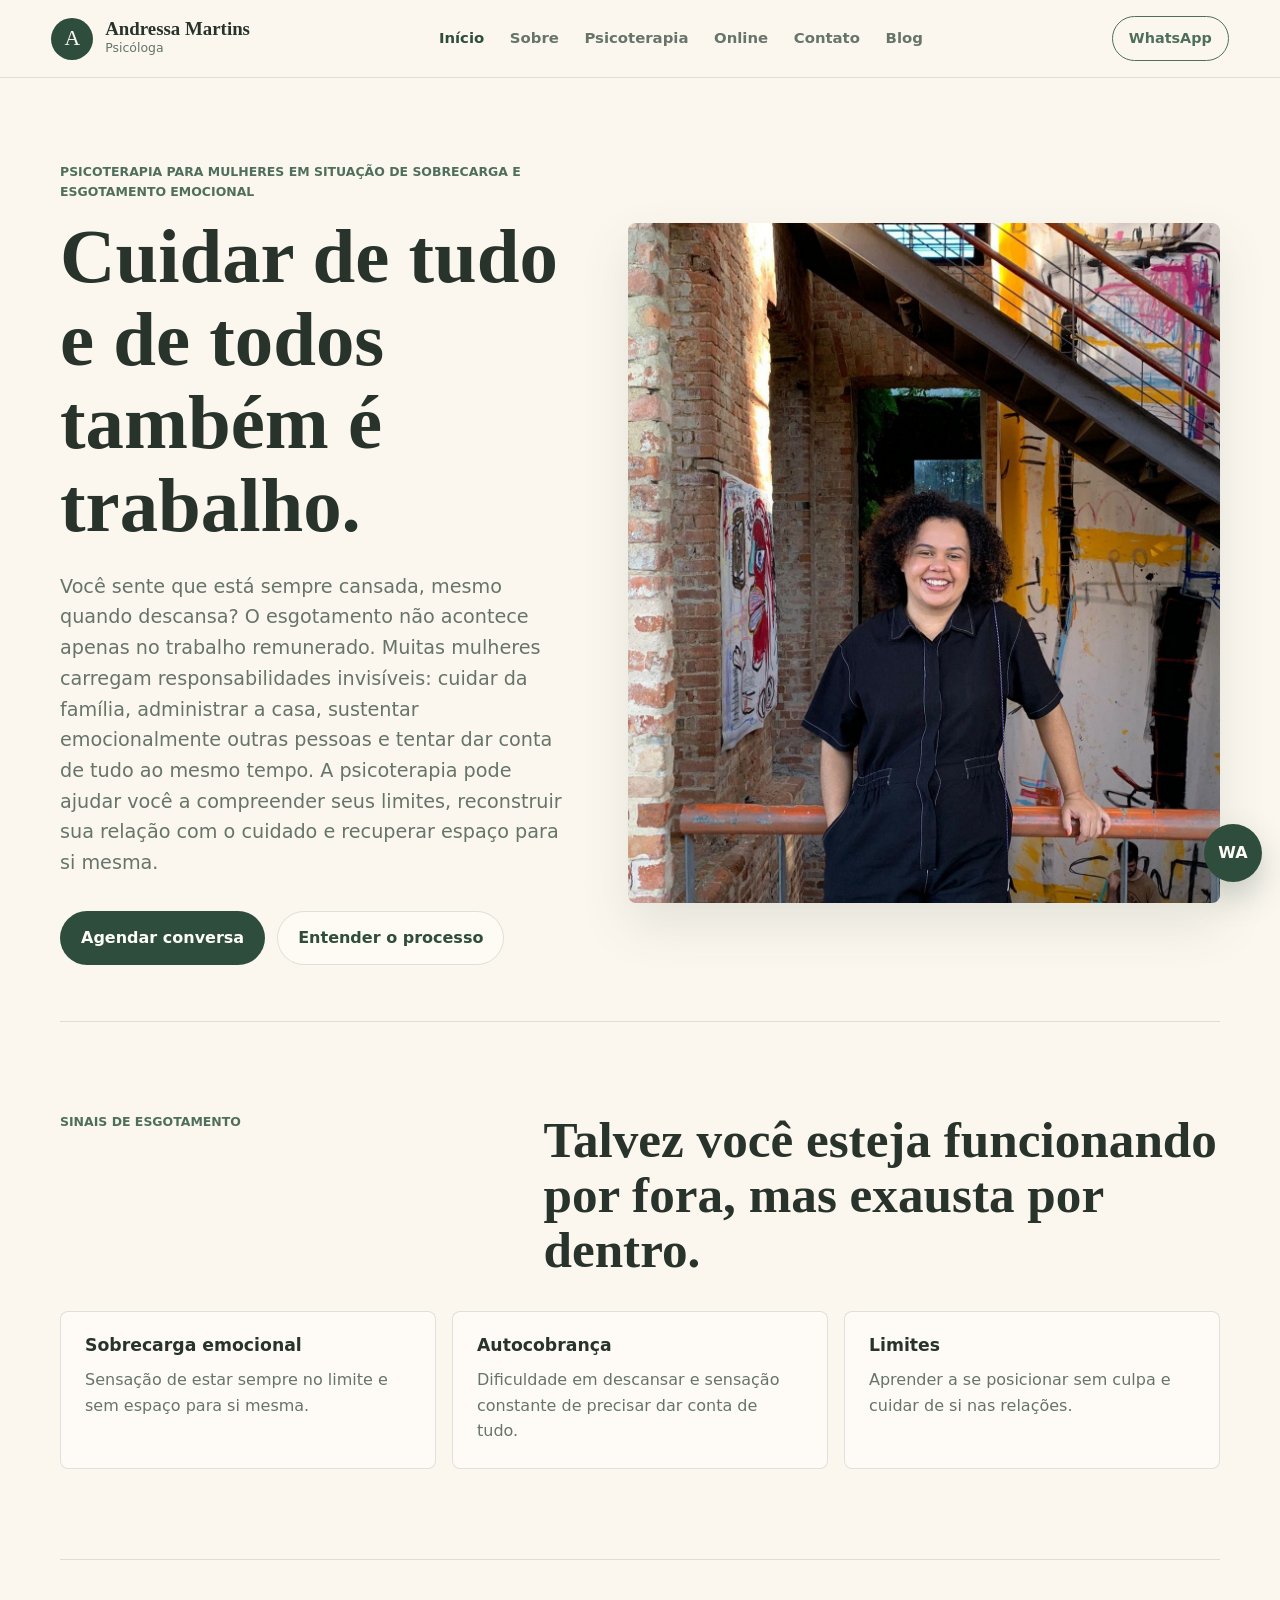
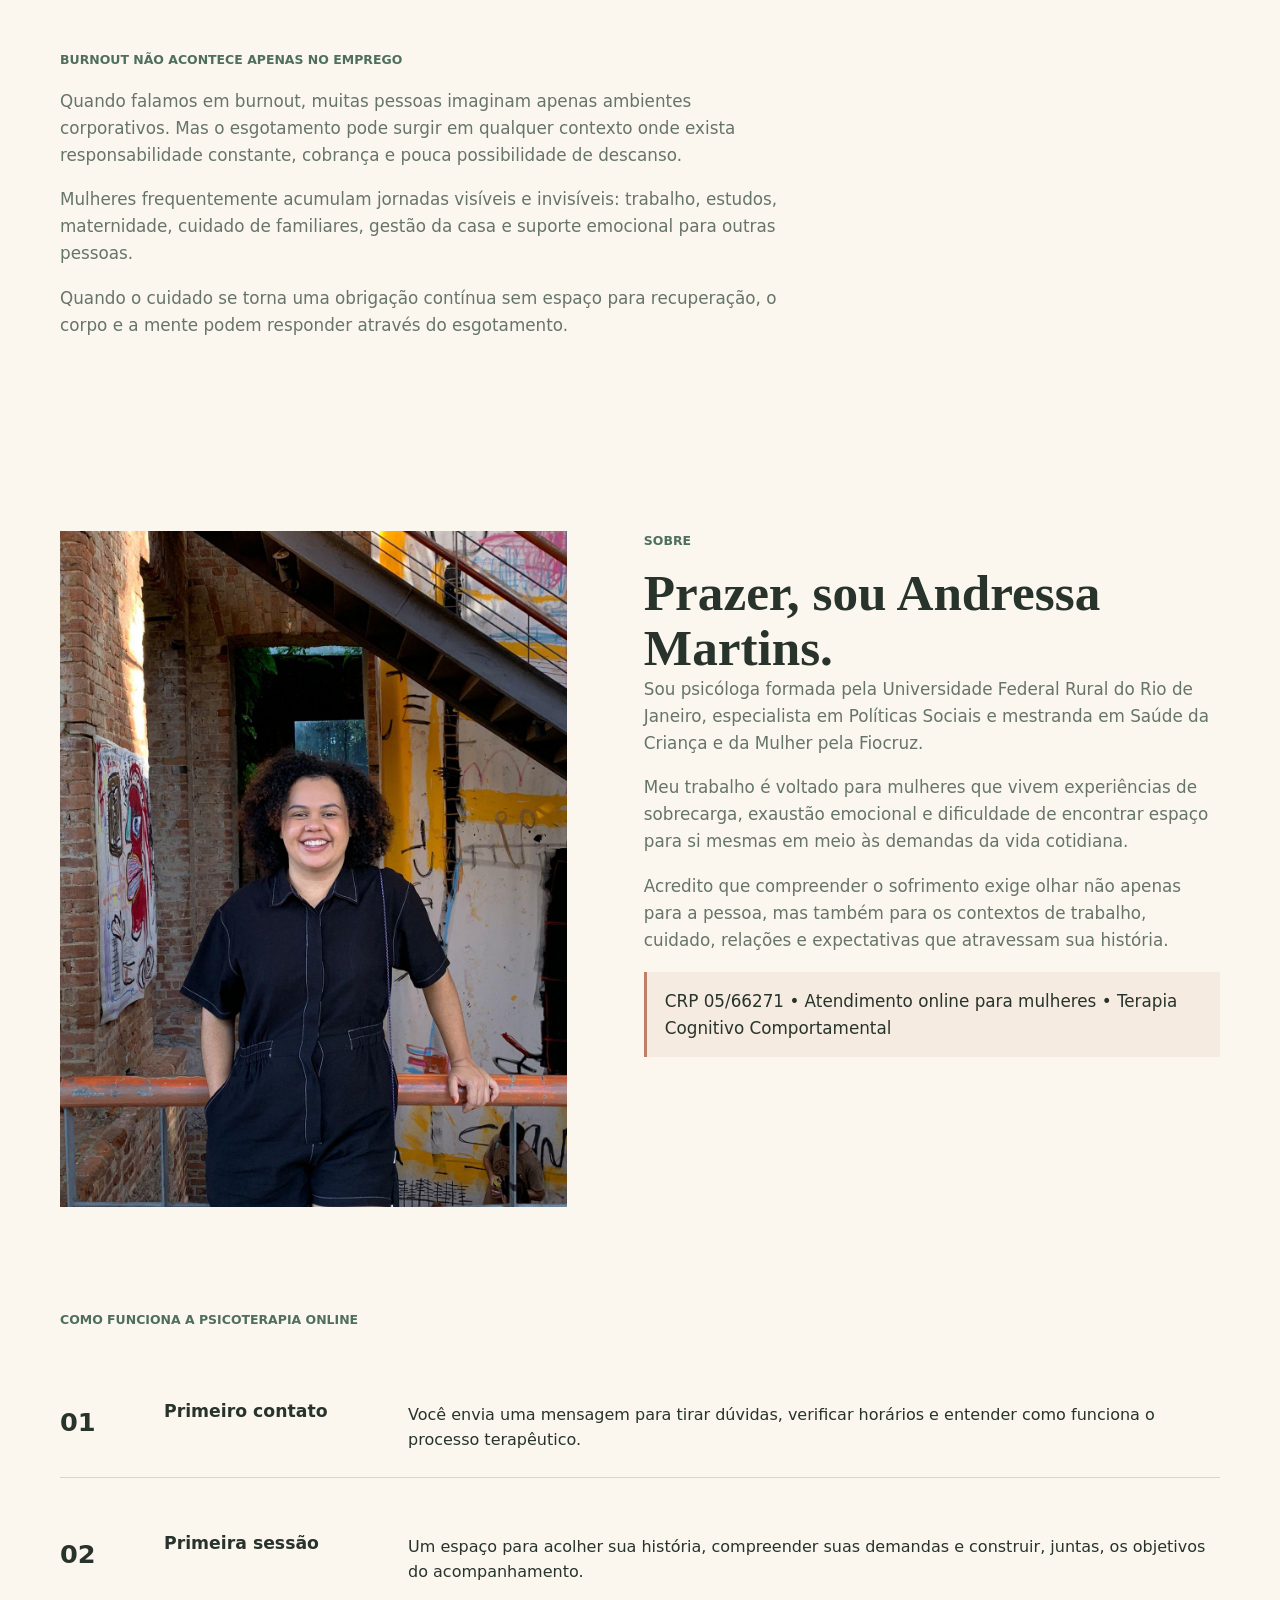
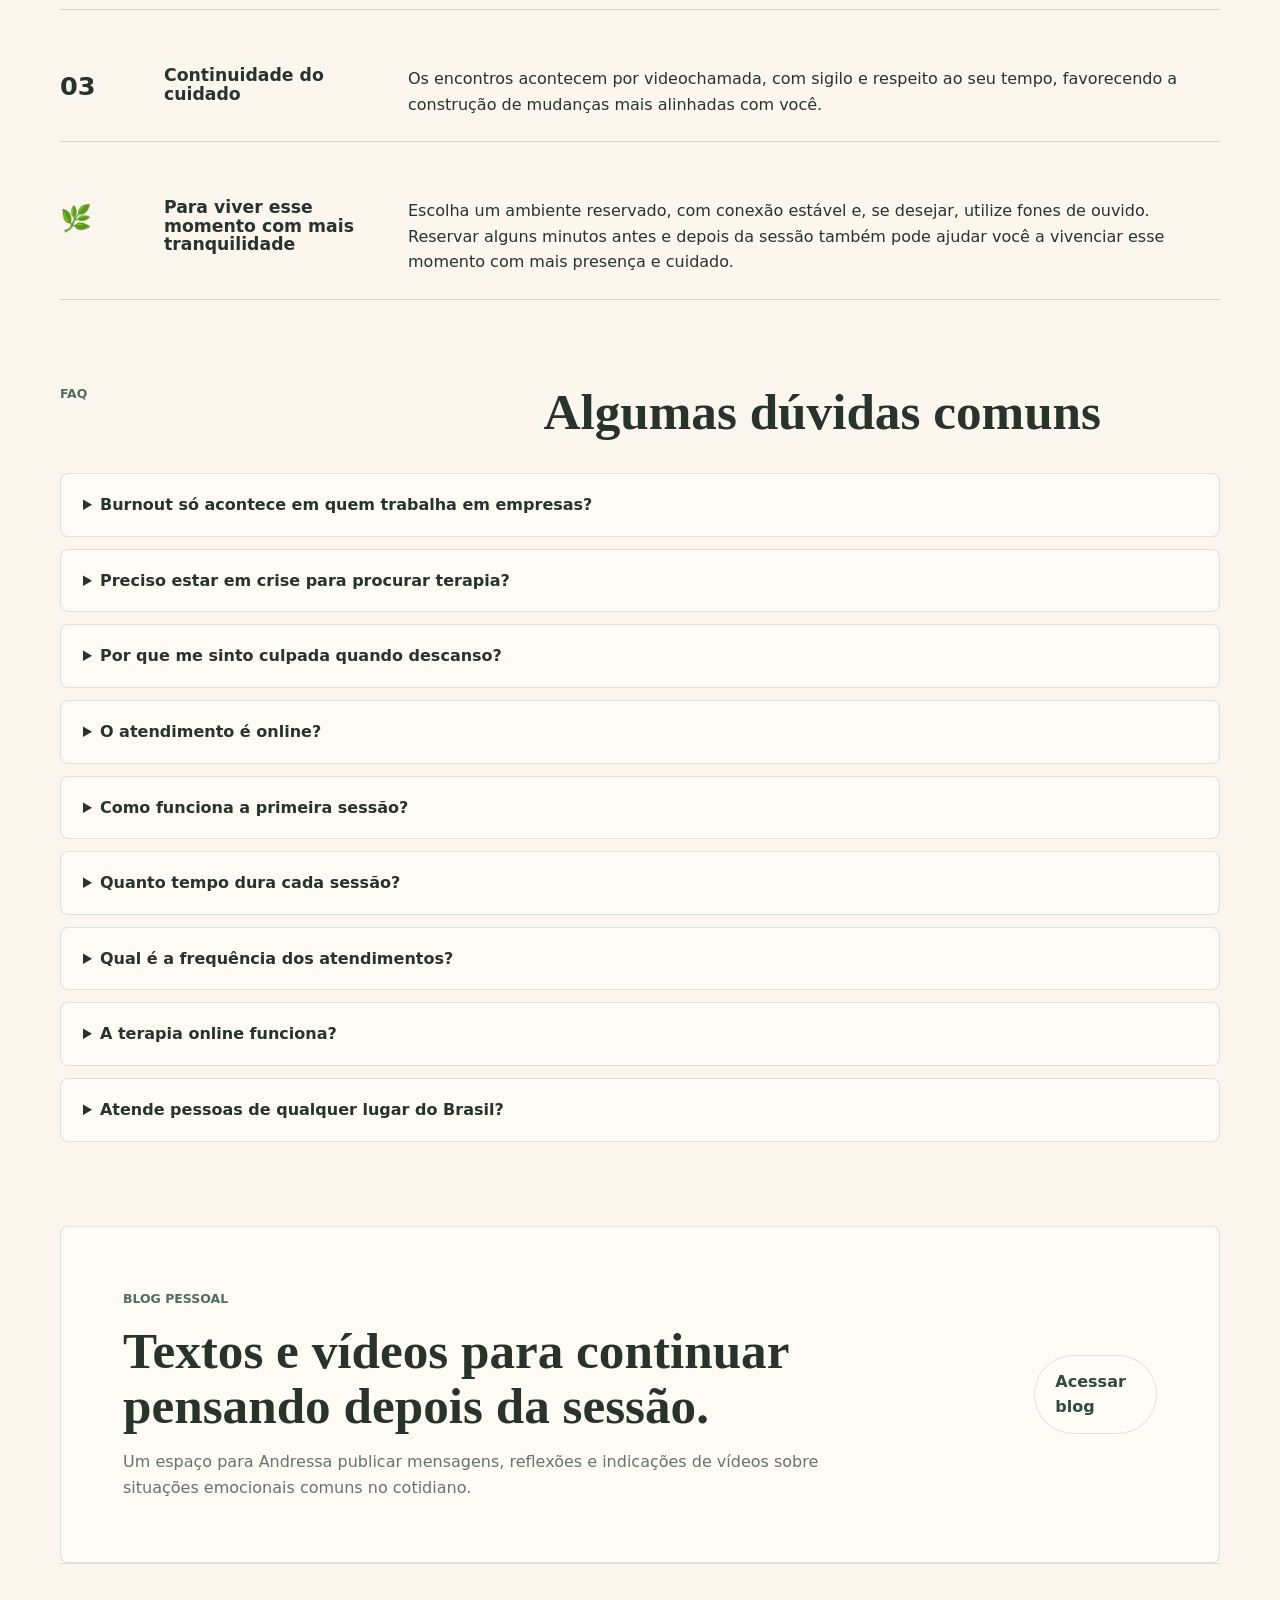
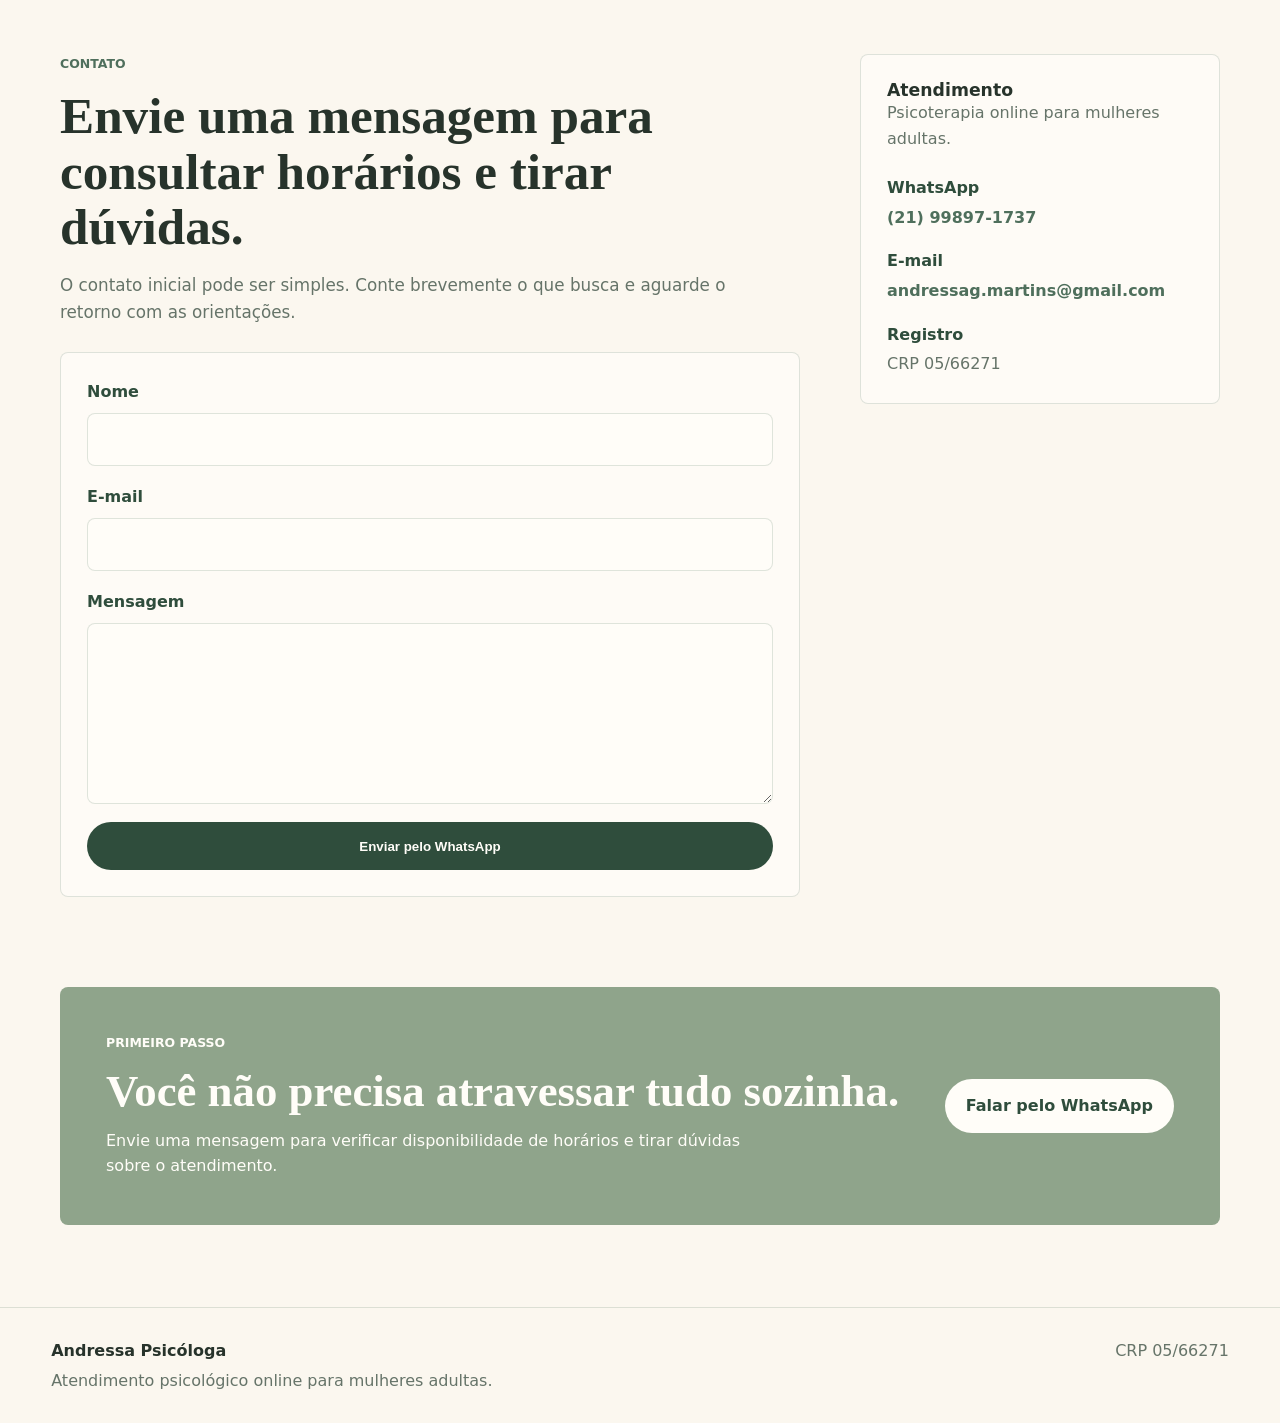
==== index.html @ febbe97b "Primeira versão do site" ====
<!doctype html>
<html lang="pt-BR">
  <head>
    <meta charset="utf-8">
    <meta name="viewport" content="width=device-width, initial-scale=1">
    <title>Andressa Psicóloga | Psicoterapia para mulheres sobrecarregadas</title>
    <meta name="description" content="Psicoterapia online para mulheres que vivem sobrecarga emocional, ansiedade, culpa e esgotamento. Atendimento acolhedor com Andressa Psicóloga.">
    <link rel="stylesheet" href="styles.css">
  </head>
  <body>
    <header class="site-header">
      <a class="brand" href="#inicio" aria-label="Andressa Psicóloga - início">
        <span class="brand-mark">A</span>
        <span>
          <strong>Andressa Martins</strong>
          <small>Psicóloga</small>
        </span>
      </a>
      <button class="nav-toggle" type="button" aria-label="Abrir menu" aria-expanded="false">
        <span></span>
        <span></span>
        <span></span>
      </button>
      <nav class="site-nav" aria-label="Navegação principal">
        <a class="active" href="#inicio">Início</a>
        <a href="#sobre">Sobre</a>
        <a href="#psicoterapia">Psicoterapia</a>
        <a href="#online">Online</a>
        <a href="#contato">Contato</a>
        <a href="blog.html">Blog</a>
      </nav>
      <a class="header-action whatsapp-link" href="#" target="_blank" rel="noreferrer">WhatsApp</a>
    </header>

    <main>
      <section class="hero" id="inicio">
        <div class="hero-copy">
          <p class="eyebrow">Psicoterapia para mulheres em situação de sobrecarga e esgotamento emocional</p>
          <h1>Cuidar de tudo e de todos também é trabalho.</h1>
          <p class="hero-text">Você sente que está sempre cansada, mesmo quando descansa?

O esgotamento não acontece apenas no trabalho remunerado. Muitas mulheres carregam responsabilidades invisíveis: cuidar da família, administrar a casa, sustentar emocionalmente outras pessoas e tentar dar conta de tudo ao mesmo tempo.

A psicoterapia pode ajudar você a compreender seus limites, reconstruir sua relação com o cuidado e recuperar espaço para si mesma.</p>
          <div class="hero-actions">
            <a class="button primary whatsapp-link" href="#" target="_blank" rel="noreferrer">Agendar conversa</a>
            <a class="button secondary" href="#processo">Entender o processo</a>
          </div>
        </div>
        <div class="hero-media">
          <img src="assets/uploads/Foto.jpg" alt="Andressa Gomes Martins, psicóloga">
        </div>
      </section>

      <section class="section intro-band" id="sinais">
        <div class="section-heading">
          <p class="eyebrow">SINAIS DE ESGOTAMENTO</p>
          <h2>Talvez você esteja funcionando por fora, mas exausta por dentro.</h2>
        </div>
        <div class="signal-grid">
          <article>
            <h3>Sobrecarga emocional</h3>
            <p>Sensação de estar sempre no limite e sem espaço para si mesma.</p>
          </article>
          <article>
            <h3>Autocobrança</h3>
            <p>Dificuldade em descansar e sensação constante de precisar dar conta de tudo.</p>
          </article>
          <article>
            <h3>Limites</h3>
            <p>Aprender a se posicionar sem culpa e cuidar de si nas relações.</p>
          </article>
        </div>
      </section>

           <section class="section online-layout" id="online">
        <div class="prose">
          <p class="eyebrow">Burnout não acontece apenas no emprego</p>
          <p>Quando falamos em burnout, muitas pessoas imaginam apenas ambientes corporativos. Mas o esgotamento pode surgir em qualquer contexto onde exista responsabilidade constante, cobrança e pouca possibilidade de descanso.
<p>
          <p>Mulheres frequentemente acumulam jornadas visíveis e invisíveis: trabalho, estudos, maternidade, cuidado de familiares, gestão da casa e suporte emocional para outras pessoas.
</p>
          <p>Quando o cuidado se torna uma obrigação contínua sem espaço para recuperação, o corpo e a mente podem responder através do esgotamento.</p>
        </div>
      </section>


<section class="section split-section" id="sobre">

  <div class="about-media">
    <img
      src="assets/uploads/Sobre-mim.jpg"
      alt="Andressa Martins, psicóloga">
  </div>

  <div class="prose">
    <p class="eyebrow">Sobre</p>

<h2>Prazer, sou Andressa Martins.</h2>

<p>
  Sou psicóloga formada pela Universidade Federal Rural do Rio de Janeiro,
  especialista em Políticas Sociais e mestranda em Saúde da Criança e da Mulher pela Fiocruz.
</p>

<p>
  Meu trabalho é voltado para mulheres que vivem experiências de sobrecarga,
  exaustão emocional e dificuldade de encontrar espaço para si mesmas em meio às demandas da vida cotidiana.
</p>

<p>
  Acredito que compreender o sofrimento exige olhar não apenas para a pessoa,
  mas também para os contextos de trabalho, cuidado, relações e expectativas que atravessam sua história.
</p>

<p class="note">
  CRP 05/66271 • Atendimento online para mulheres • Terapia Cognitivo Comportamental
</p>

  </div>

</section>


<section class="section process-section" id="processo">
  <div class="section-heading">
    <p class="eyebrow">COMO FUNCIONA A PSICOTERAPIA ONLINE</p>
  </div>

  <div class="process-list clean">

    <div class="process-item">
      <span>01</span>
      <h3>Primeiro contato</h3>
      <p>
        Você envia uma mensagem para tirar dúvidas, verificar horários e entender como funciona o processo terapêutico.
      </p>
    </div>

    <div class="process-item">
      <span>02</span>
      <h3>Primeira sessão</h3>
      <p>
        Um espaço para acolher sua história, compreender suas demandas e construir, juntas, os objetivos do acompanhamento.
      </p>
    </div>

    <div class="process-item">
      <span>03</span>
      <h3>Continuidade do cuidado</h3>
      <p>
        Os encontros acontecem por videochamada, com sigilo e respeito ao seu tempo, favorecendo a construção de mudanças mais alinhadas com você.
      </p>
    </div>

    <div class="process-item">
      <span>🌿</span>
      <h3>Para viver esse momento com mais tranquilidade</h3>
      <p>
        Escolha um ambiente reservado, com conexão estável e, se desejar, utilize fones de ouvido. Reservar alguns minutos antes e depois da sessão também pode ajudar você a vivenciar esse momento com mais presença e cuidado.
      </p>
    </div>

  </div>
</section>

      <section class="section faq-section" aria-label="Dúvidas comuns">
        <div class="section-heading">
          <p class="eyebrow">FAQ</p>
          <h2>Algumas dúvidas comuns</h2>
        </div>
        <div class="faq-list">
          <details>
            <summary>Burnout só acontece em quem trabalha em empresas?</summary>
            <p>Não. Embora o diagnóstico formal esteja relacionado ao contexto ocupacional, muitas experiências de esgotamento intenso também aparecem em situações de cuidado, maternidade, estudos, trabalho doméstico e outras responsabilidades contínuas.
</p>
          </details>
          <details>
            <summary>Preciso estar em crise para procurar terapia?
</summary>
            <p>Não. Muitas pessoas procuram ajuda quando começam a perceber sinais persistentes de sobrecarga e sofrimento.</p>
          </details>
          <details>
            <summary>Por que me sinto culpada quando descanso?</summary>
            <p>Muitas mulheres aprenderam que seu valor está ligado ao quanto produzem, resolvem problemas ou cuidam das outras pessoas. Quando descansar parece errado, a terapia pode ajudar a compreender de onde vem essa culpa e construir uma relação mais equilibrada com o trabalho, o cuidado e o autocuidado.
</p>
          </details>
<details>
  <summary>O atendimento é online?</summary>
  <p>Sim. Os atendimentos acontecem por videochamada.</p>
</details>
<details>
  <summary>Como funciona a primeira sessão?</summary>
  <p>A primeira sessão é um momento para conhecermos sua história, compreender suas demandas atuais e conversarmos sobre suas expectativas em relação à terapia. Também é uma oportunidade para você tirar dúvidas e avaliar se se sente confortável com o processo.
</p>
</details>
<details>
  <summary>Quanto tempo dura cada sessão?</summary>
  <p>As sessões têm duração aproximada de 50 minutos.</p>
</details>
<details>
  <summary>Qual é a frequência dos atendimentos?
</summary>
  <p>Geralmente os encontros acontecem uma vez por semana, mas essa frequência pode ser discutida de acordo com cada caso.</p>
</details>
<details>
  <summary>A terapia online funciona?</summary>
  <p>Sim. Muitas pessoas têm receio de que a terapia online seja "menos eficaz", mas a experiência mostra que a qualidade do vínculo construído e o comprometimento com o processo costumam ser mais importantes do que o local onde a sessão acontece.</p>
</details>
<details>
  <summary>Atende pessoas de qualquer lugar do Brasil?</summary>
  <p>Sim. Os atendimentos são realizados online, o que permite acompanhar pessoas de diferentes cidades e estados.
</p>
</details>
        </div>
      </section>

      <section class="section blog-preview" id="blog">
        <div>
          <p class="eyebrow">Blog pessoal</p>
          <h2>Textos e vídeos para continuar pensando depois da sessão.</h2>
          <p>Um espaço para Andressa publicar mensagens, reflexões e indicações de vídeos sobre situações emocionais comuns no cotidiano.</p>
        </div>
        <a class="button secondary" href="blog.html">Acessar blog</a>
      </section>

      <section class="section contact-layout" id="contato">
        <div>
          <p class="eyebrow">Contato</p>
          <h2>Envie uma mensagem para consultar horários e tirar dúvidas.</h2>
          <p class="contact-intro">O contato inicial pode ser simples. Conte brevemente o que busca e aguarde o retorno com as orientações.</p>
          <form class="contact-form" id="contact-form">
            <label>
              Nome
              <input type="text" name="name" autocomplete="name" required>
            </label>
            <label>
              E-mail
              <input type="email" name="email" autocomplete="email">
            </label>
            <label>
              Mensagem
              <textarea name="message" rows="6" required></textarea>
            </label>
            <button class="button primary" type="submit">Enviar pelo WhatsApp</button>
          </form>
        </div>

        <aside class="contact-panel">
          <h3>Atendimento</h3>
          <p>Psicoterapia online para mulheres adultas.</p>
          <dl>
            <div>
              <dt>WhatsApp</dt>
              <dd><a class="whatsapp-link" href="#" target="_blank" rel="noreferrer">(21) 99897-1737</a></dd>
            </div>
            <div>
              <dt>E-mail</dt>
              <dd><a href="mailto:contato@andressapsicologa.com.br">andressag.martins@gmail.com</a></dd>
            </div>
            <div>
              <dt>Registro</dt>
              <dd>CRP 05/66271</dd>
            </div>
          </dl>
        </aside>
      </section>

      <section class="cta-band">
        <div>
          <p class="eyebrow">Primeiro passo</p>
          <h2>Você não precisa atravessar tudo sozinha.</h2>
          <p>Envie uma mensagem para verificar disponibilidade de horários e tirar dúvidas sobre o atendimento.</p>
        </div>
        <a class="button primary whatsapp-link" href="#" target="_blank" rel="noreferrer">Falar pelo WhatsApp</a>
      </section>
    </main>

    <footer class="site-footer">
      <div>
        <strong>Andressa Psicóloga</strong>
        <p>Atendimento psicológico online para mulheres adultas.</p>
      </div>
      <p>CRP 05/66271</p>
    </footer>

    <a class="floating-whatsapp whatsapp-link" href="#" target="_blank" rel="noreferrer" aria-label="Falar com Andressa pelo WhatsApp">WA</a>
    <script src="script.js"></script>
  </body>
</html>
---- styles.css ----
:root {
  --paper: #fbf7ef;
  --surface: #fffdf8;
  --sage: #8fa48b;
  --sage-deep: #4f6f5c;
  --moss: #2f4d3c;
  --sand: #e7dac9;
  --clay: #bd8065;
  --ink: #27332b;
  --muted: #667469;
  --line: rgba(79, 111, 92, 0.18);
  --shadow: 0 22px 50px rgba(65, 82, 68, 0.12);
  --radius: 8px;
  --max: 1160px;
}

* {
  box-sizing: border-box;
}

html {
  scroll-behavior: smooth;
}

body {
  margin: 0;
  background: var(--paper);
  color: var(--ink);
  font-family: system-ui, -apple-system, BlinkMacSystemFont, "Segoe UI", sans-serif;
  line-height: 1.6;
}

img {
  display: block;
  max-width: 100%;
}

a {
  color: inherit;
}

.site-header {
  position: sticky;
  top: 0;
  z-index: 20;
  display: grid;
  grid-template-columns: auto 1fr auto;
  align-items: center;
  gap: 24px;
  padding: 16px clamp(18px, 4vw, 56px);
  background: rgba(251, 247, 239, 0.9);
  border-bottom: 1px solid var(--line);
  backdrop-filter: blur(18px);
}

.brand {
  display: inline-flex;
  align-items: center;
  gap: 12px;
  text-decoration: none;
  min-width: max-content;
}

.brand-mark {
  display: grid;
  place-items: center;
  width: 42px;
  height: 42px;
  border-radius: 50%;
  background: var(--moss);
  color: var(--paper);
  font-family: Georgia, "Times New Roman", serif;
  font-size: 1.35rem;
}

.brand strong,
.brand small {
  display: block;
}

.brand strong {
  font-family: Georgia, "Times New Roman", serif;
  font-size: 1.18rem;
  line-height: 1.05;
}

.brand small {
  color: var(--muted);
  font-size: 0.78rem;
}

.site-nav {
  display: flex;
  justify-content: center;
  align-items: center;
  gap: clamp(12px, 2vw, 28px);
}

.site-nav a {
  color: var(--muted);
  font-size: 0.93rem;
  font-weight: 600;
  text-decoration: none;
  white-space: nowrap;
}

.site-nav a:hover,
.site-nav a.active {
  color: var(--moss);
}

.header-action {
  padding: 10px 16px;
  border: 1px solid var(--sage-deep);
  border-radius: 999px;
  color: var(--sage-deep);
  font-size: 0.9rem;
  font-weight: 700;
  text-decoration: none;
}

.nav-toggle {
  display: none;
  width: 42px;
  height: 42px;
  padding: 9px;
  border: 1px solid var(--line);
  border-radius: var(--radius);
  background: var(--surface);
}

.nav-toggle span {
  display: block;
  height: 2px;
  margin: 5px 0;
  background: var(--moss);
}

main {
  overflow: hidden;
}

.hero,
.section,
.page-hero,
.intro-band,
.split-section,
.values-section,
.process-section,
.timeline,
.faq-section,
.online-layout,
.contact-layout,
.blog-preview,
.blog-tools,
.blog-grid,
.cta-band {
  width: min(var(--max), calc(100% - 36px));
  margin-inline: auto;
}

.section {
  scroll-margin-top: 92px;
}

.hero {
  display: grid;
  grid-template-columns: minmax(0, 0.92fr) minmax(360px, 1.08fr);
  gap: clamp(28px, 5vw, 72px);
  align-items: center;
  min-height: calc(100vh - 76px);
  padding: clamp(38px, 7vw, 84px) 0 clamp(28px, 5vw, 56px);
}

.hero-copy {
  max-width: 620px;
}

.eyebrow {
  margin: 0 0 14px;
  color: var(--sage-deep);
  font-size: 0.78rem;
  font-weight: 800;
  letter-spacing: 0;
  text-transform: uppercase;
}

h1,
h2,
h3 {
  margin: 0;
  color: var(--ink);
  line-height: 1.08;
}

h1,
h2 {
  font-family: Georgia, "Times New Roman", serif;
  font-weight: 600;
}

h1 {
  max-width: 760px;
  font-size: clamp(2.7rem, 6vw, 5.25rem);
}

h2 {
  font-size: clamp(2rem, 4vw, 3.2rem);
}

h3 {
  font-size: 1.08rem;
}

p {
  margin: 0;
}

.hero-text,
.page-hero p {
  max-width: 640px;
  margin-top: 24px;
  color: var(--muted);
  font-size: clamp(1.02rem, 2vw, 1.2rem);
}

.hero-actions {
  display: flex;
  flex-wrap: wrap;
  gap: 12px;
  margin-top: 32px;
}

.button {
  display: inline-flex;
  align-items: center;
  justify-content: center;
  min-height: 48px;
  padding: 13px 20px;
  border-radius: 999px;
  border: 1px solid transparent;
  font-weight: 800;
  text-decoration: none;
  cursor: pointer;
}

.button.primary {
  background: var(--moss);
  color: var(--surface);
}

.button.secondary {
  border-color: var(--line);
  color: var(--moss);
  background: rgba(255, 253, 248, 0.68);
}

.hero-media {
  position: relative;
  min-height: 360px;
}

.hero-media img {
  width: 100%;
  min-height: 360px;
  max-height: 680px;
  object-fit: cover;
  border-radius: var(--radius);
  box-shadow: var(--shadow);
}

.intro-band {
  padding: clamp(48px, 8vw, 90px) 0;
  border-top: 1px solid var(--line);
}

.section-heading {
  display: grid;
  grid-template-columns: 0.62fr 1fr;
  gap: clamp(24px, 5vw, 80px);
  align-items: start;
  margin-bottom: 34px;
}

.signal-grid,
.values-section {
  display: grid;
  grid-template-columns: repeat(3, 1fr);
  gap: 16px;
}

.signal-grid article,
.values-section article,
.check-panel,
.contact-panel,
.contact-form,
.timeline article,
details {
  border: 1px solid var(--line);
  border-radius: var(--radius);
  background: rgba(255, 253, 248, 0.74);
}

.signal-grid article,
.values-section article {
  padding: 24px;
}

.signal-grid p,
.values-section p,
.prose,
.check-panel,
.contact-panel,
.timeline p,
details p {
  color: var(--muted);
}

.signal-grid h3,
.values-section h3 {
  margin-bottom: 12px;
}

.split-section {
  display: grid;
  grid-template-columns: 0.88fr 1fr;
  gap: clamp(28px, 6vw, 86px);
  padding: clamp(54px, 8vw, 104px) 0;
}

.prose {
  font-size: 1.05rem;
}

.prose p + p {
  margin-top: 18px;
}

.text-link {
  display: inline-flex;
  margin-top: 24px;
  color: var(--sage-deep);
  font-weight: 800;
  text-decoration: none;
  border-bottom: 2px solid currentColor;
}

.cta-band {
  display: flex;
  align-items: center;
  justify-content: space-between;
  gap: 28px;
  margin-bottom: clamp(42px, 7vw, 82px);
  padding: clamp(28px, 5vw, 46px);
  border-radius: var(--radius);
  background: var(--sage);
  color: var(--surface);
}

.cta-band h2,
.cta-band .eyebrow,
.cta-band p {
  color: var(--surface);
}

.cta-band h2 {
  font-size: clamp(1.8rem, 4vw, 2.8rem);
}

.cta-band p:not(.eyebrow) {
  max-width: 650px;
  margin-top: 12px;
}

.cta-band .button.primary {
  background: var(--surface);
  color: var(--moss);
  min-width: max-content;
}

.page-hero {
  padding: clamp(64px, 9vw, 112px) 0 clamp(34px, 6vw, 64px);
}

.page-hero.compact {
  max-width: 900px;
  margin-left: max(18px, calc((100% - var(--max)) / 2));
}

.page-hero h1 {
  font-size: clamp(2.45rem, 5vw, 4.6rem);
}

.values-section {
  padding-bottom: clamp(54px, 8vw, 94px);
}

.note {
  padding: 16px 18px;
  border-left: 3px solid var(--clay);
  background: rgba(189, 128, 101, 0.1);
  color: var(--ink);
}

.timeline {
  display: grid;
  gap: 16px;
  padding: 24px 0 0;
}

.timeline article {
  display: grid;
  grid-template-columns: 72px 0.45fr 1fr;
  gap: 24px;
  align-items: center;
  padding: 26px;
}

.timeline span {
  color: var(--clay);
  font-family: Georgia, "Times New Roman", serif;
  font-size: 2rem;
  font-weight: 600;
}

.timeline h2 {
  font-size: clamp(1.5rem, 3vw, 2.1rem);
}

.faq-section {
  padding: clamp(52px, 7vw, 84px) 0;
}

.faq-list {
  display: grid;
  gap: 12px;
}

details {
  padding: 18px 22px;
}

summary {
  color: var(--ink);
  cursor: pointer;
  font-weight: 800;
}

details p {
  margin-top: 12px;
}

.online-layout,
.contact-layout {
  display: grid;
  grid-template-columns: minmax(0, 1fr) 360px;
  gap: clamp(22px, 5vw, 60px);
  align-items: start;
  padding: clamp(54px, 8vw, 90px) 0;
  border-top: 1px solid var(--line);
}

.online-layout .prose {
  max-width: 760px;
}

.online-layout h2,
.contact-panel h2 {
  margin-bottom: 18px;
  font-size: clamp(1.8rem, 3vw, 2.6rem);
}

.check-panel,
.contact-panel {
  padding: 26px;
}

.check-panel ul {
  display: grid;
  gap: 10px;
  padding-left: 20px;
  margin: 18px 0 0;
}

.contact-form {
  display: grid;
  gap: 18px;
  padding: 26px;
  margin-top: 26px;
}

.contact-intro {
  max-width: 680px;
  margin-top: 18px;
  color: var(--muted);
  font-size: 1.05rem;
}

label {
  display: grid;
  gap: 8px;
  color: var(--moss);
  font-weight: 800;
}

input,
textarea {
  width: 100%;
  border: 1px solid var(--line);
  border-radius: var(--radius);
  background: var(--surface);
  color: var(--ink);
  font: inherit;
  padding: 13px 14px;
}

textarea {
  resize: vertical;
}

.contact-panel dl {
  display: grid;
  gap: 18px;
  margin: 24px 0 0;
}

.contact-panel dt {
  color: var(--moss);
  font-weight: 800;
}

.contact-panel dd {
  margin: 4px 0 0;
}

.contact-panel a {
  color: var(--sage-deep);
  font-weight: 700;
  text-decoration: none;
}

.site-footer {
  display: flex;
  justify-content: space-between;
  gap: 18px;
  padding: 30px clamp(18px, 4vw, 56px);
  border-top: 1px solid var(--line);
  color: var(--muted);
}

.site-footer strong {
  display: block;
  color: var(--ink);
  margin-bottom: 4px;
}

.blog-preview {
  display: flex;
  align-items: center;
  justify-content: space-between;
  gap: 28px;
  padding: clamp(38px, 6vw, 62px);
  border: 1px solid var(--line);
  border-radius: var(--radius);
  background: rgba(255, 253, 248, 0.76);
}

.blog-preview p:not(.eyebrow) {
  max-width: 720px;
  margin-top: 16px;
  color: var(--muted);
}

.blog-tools {
  display: flex;
  justify-content: space-between;
  gap: 24px;
  align-items: end;
  padding-bottom: 24px;
}

.blog-tools h2 {
  font-size: clamp(2rem, 4vw, 3rem);
}

.blog-tools p {
  max-width: 620px;
  margin-top: 12px;
  color: var(--muted);
}

.blog-grid {
  display: grid;
  grid-template-columns: repeat(3, 1fr);
  gap: 16px;
  padding-bottom: clamp(54px, 8vw, 94px);
}

.post-card {
  display: flex;
  flex-direction: column;
  min-height: 100%;
  padding: 24px;
  border: 1px solid var(--line);
  border-radius: var(--radius);
  background: rgba(255, 253, 248, 0.78);
}

.post-meta {
  display: flex;
  flex-wrap: wrap;
  gap: 8px;
  margin-bottom: 16px;
  color: var(--sage-deep);
  font-size: 0.82rem;
  font-weight: 800;
}

.post-card h3 {
  font-family: Georgia, "Times New Roman", serif;
  font-size: 1.65rem;
  line-height: 1.12;
}

.post-card p {
  margin-top: 14px;
  color: var(--muted);
}

.post-body {
  margin-top: 18px;
  padding-top: 18px;
  border-top: 1px solid var(--line);
}

.post-actions {
  display: flex;
  flex-wrap: wrap;
  gap: 12px;
  margin-top: auto;
  padding-top: 24px;
}

.post-actions .button {
  min-height: 42px;
  padding: 10px 14px;
  font-size: 0.9rem;
}

.floating-whatsapp {
  position: fixed;
  right: 18px;
  bottom: 18px;
  z-index: 30;
  display: grid;
  place-items: center;
  width: 58px;
  height: 58px;
  border-radius: 50%;
  background: var(--moss);
  color: var(--surface);
  font-weight: 900;
  text-decoration: none;
  box-shadow: 0 14px 32px rgba(47, 77, 60, 0.25);
}

@media (max-width: 920px) {
  .site-header {
    grid-template-columns: auto auto;
  }

  .nav-toggle {
    display: block;
    justify-self: end;
  }

  .site-nav,
  .header-action {
    display: none;
  }

  .site-header.nav-open .site-nav {
    grid-column: 1 / -1;
    display: grid;
    justify-content: stretch;
    gap: 0;
    padding-top: 10px;
  }

  .site-header.nav-open .site-nav a {
    padding: 13px 0;
    border-top: 1px solid var(--line);
  }

  .hero,
  .split-section,
  .section-heading,
  .online-layout,
  .contact-layout {
    grid-template-columns: 1fr;
  }

  .hero {
    min-height: auto;
  }

  .hero-copy {
    max-width: 760px;
  }

  .hero-media {
    min-height: auto;
  }

  .signal-grid,
  .values-section,
  .blog-grid {
    grid-template-columns: 1fr;
  }

  .timeline article {
    grid-template-columns: 64px 1fr;
  }

  .timeline p {
    grid-column: 2;
  }

  .cta-band,
  .blog-preview,
  .blog-tools,
  .site-footer {
    align-items: flex-start;
    flex-direction: column;
  }
}

@media (max-width: 560px) {
  .hero,
  .section,
  .page-hero,
  .intro-band,
  .split-section,
  .values-section,
  .process-section,
  .timeline,
  .faq-section,
  .online-layout,
  .contact-layout,
  .blog-preview,
  .blog-tools,
  .blog-grid,
  .cta-band {
    width: min(100% - 28px, var(--max));
  }

  h1 {
    font-size: clamp(2.32rem, 13vw, 3.5rem);
  }

  .hero-actions,
  .button {
    width: 100%;
  }

  .hero-media img {
    min-height: 300px;
  }

  .page-hero.compact {
    margin-inline: auto;
  }

  .timeline article {
    grid-template-columns: 1fr;
  }

  .timeline p {
    grid-column: auto;
  }

  .floating-whatsapp {
    width: 54px;
    height: 54px;
  }
}
.process-list.clean {
  display: grid;
  gap: 2rem;
}

.process-item {
  display: grid;
  grid-template-columns: 80px 220px 1fr;
  gap: 1.5rem;
  padding: 1.5rem 0;
  border-bottom: 1px solid rgba(43, 64, 52, 0.18);
}

.process-item span {
  font-size: 1.6rem;
  font-weight: 700;
}

.process-item h3 {
  margin: 0;
}

.process-item p {
  margin: 0;
}
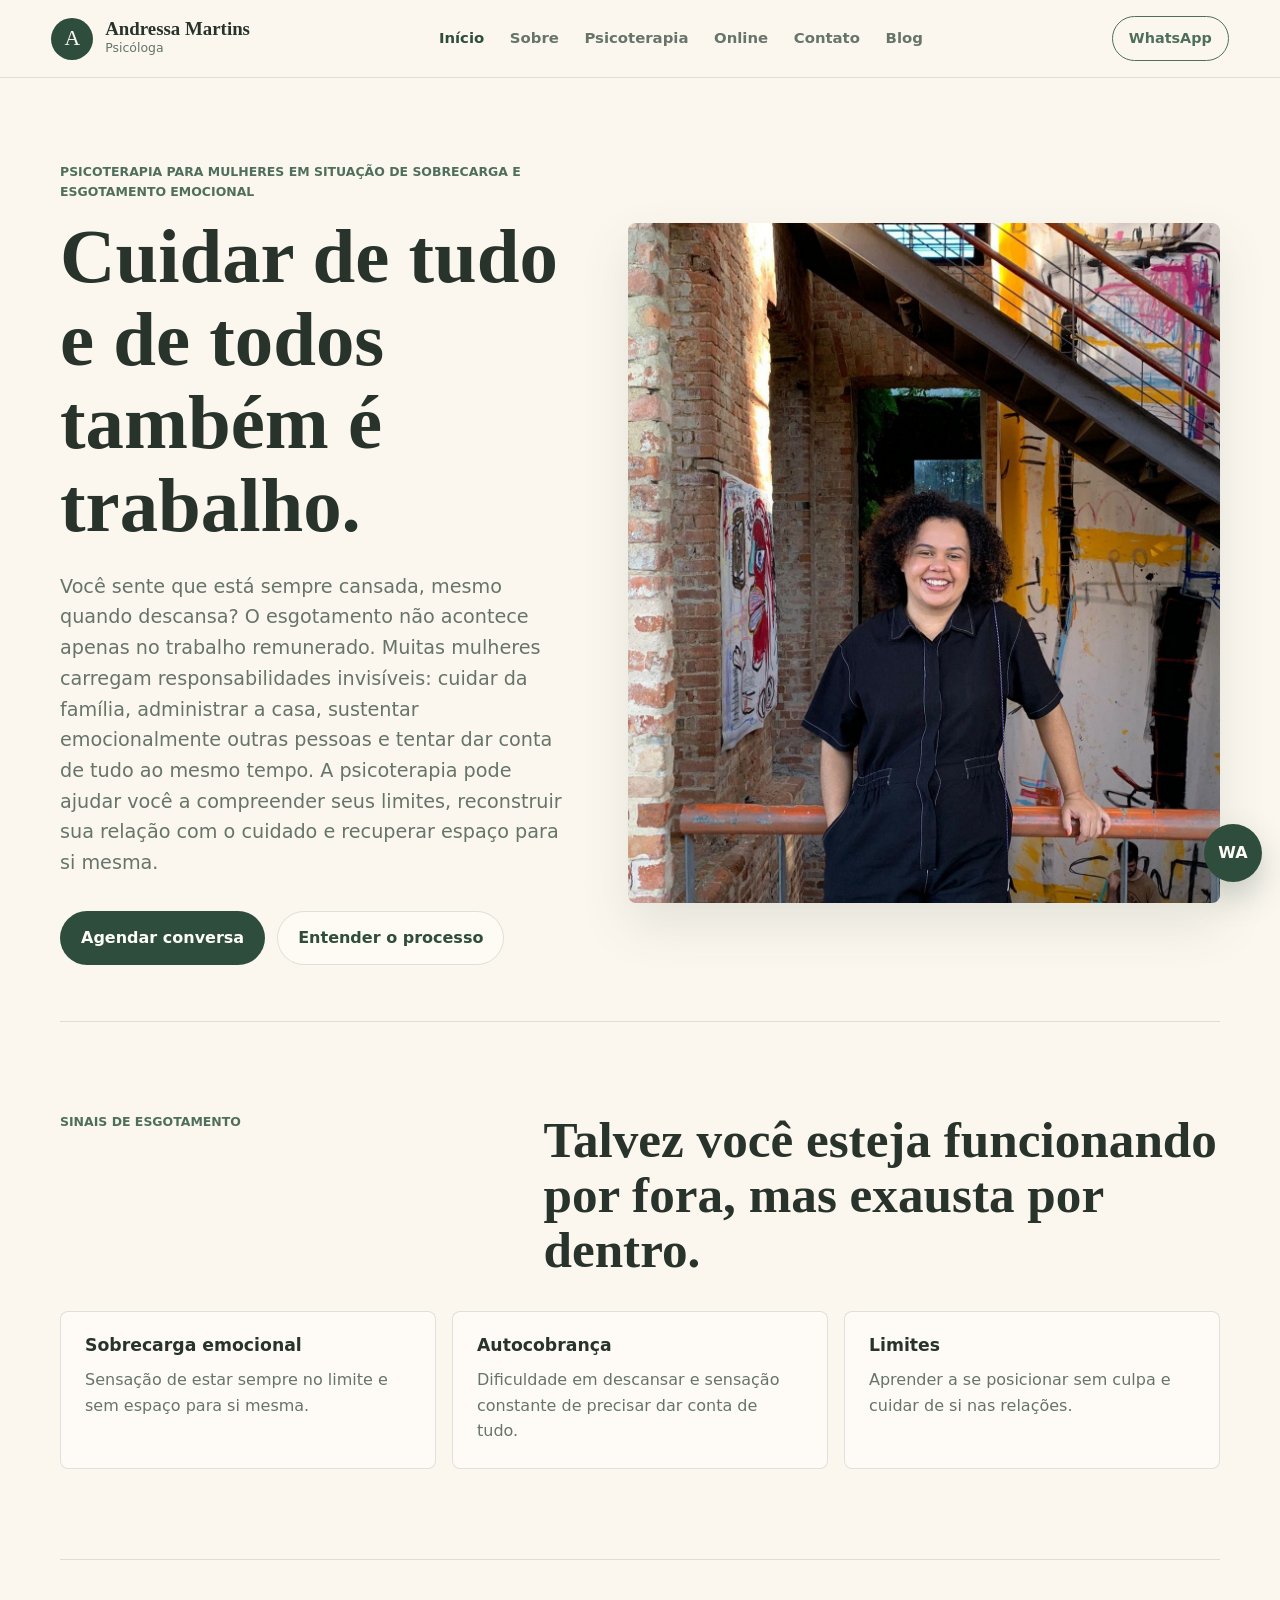
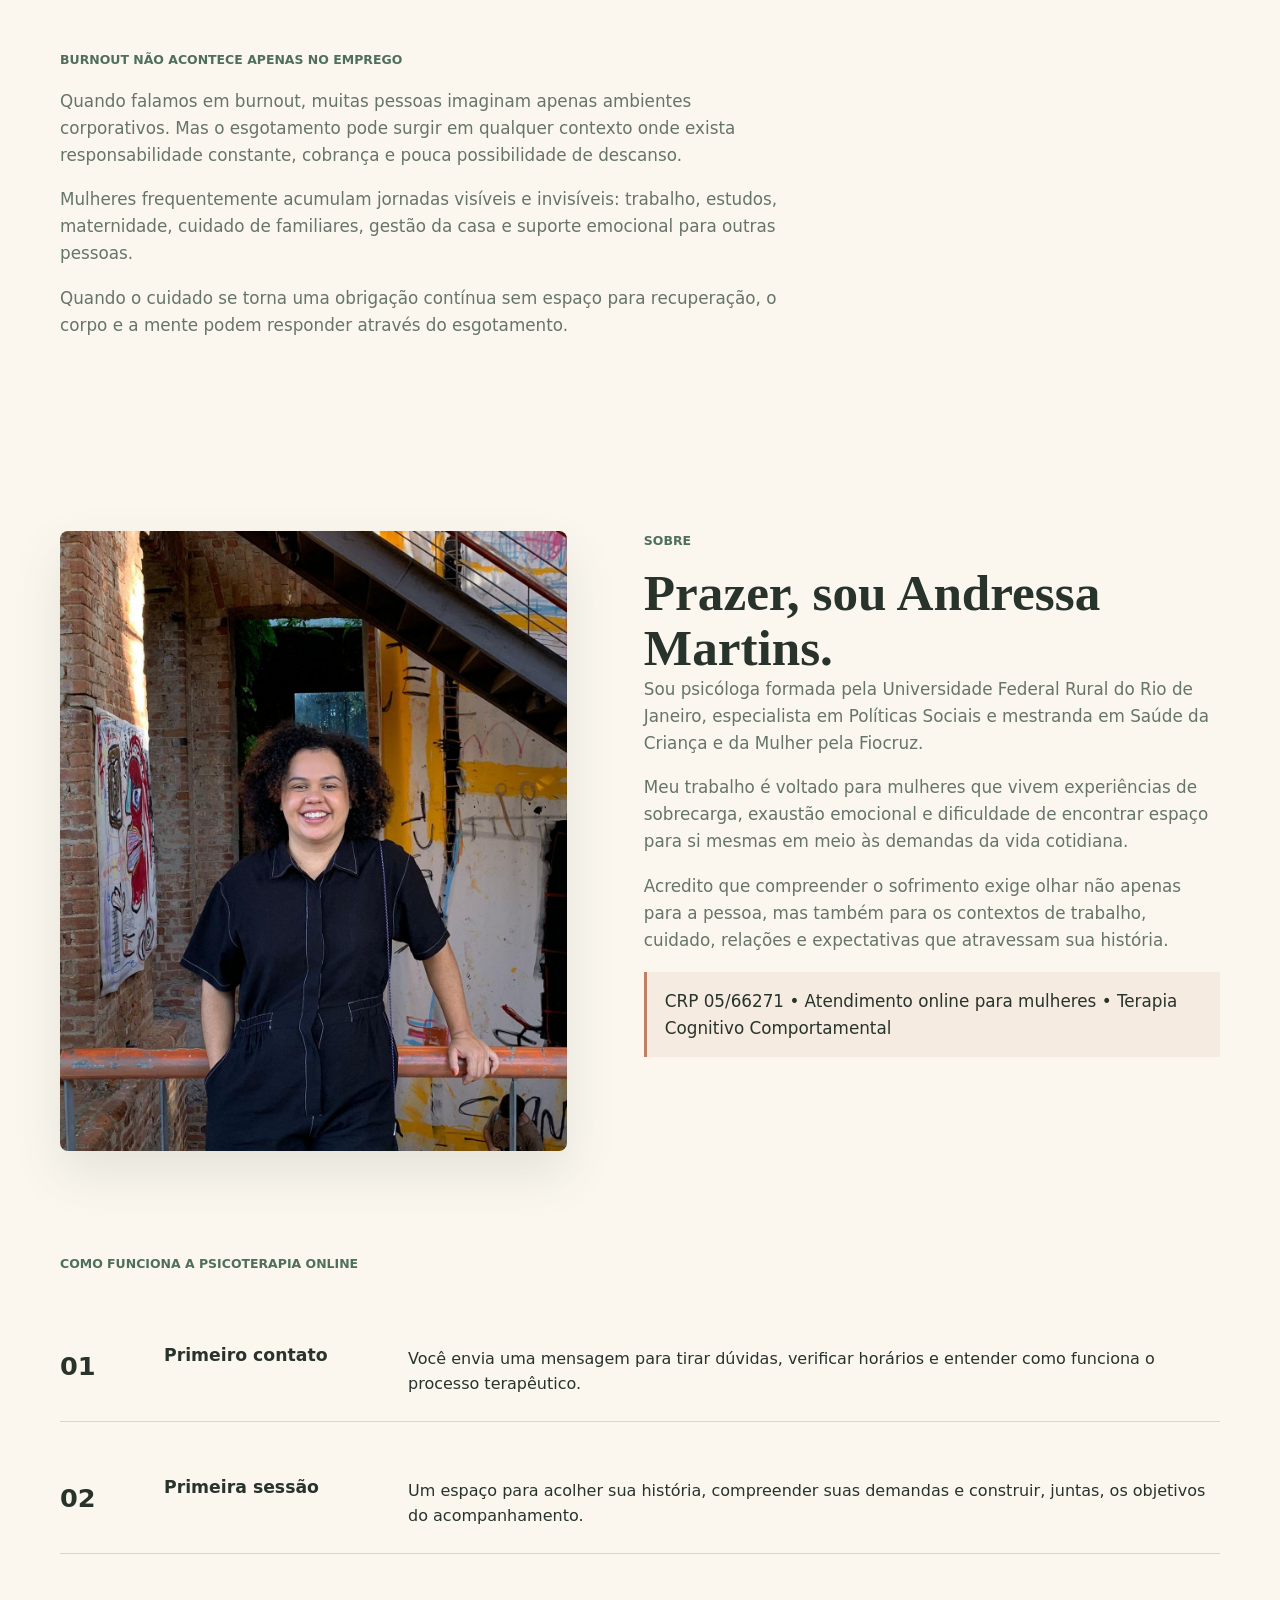
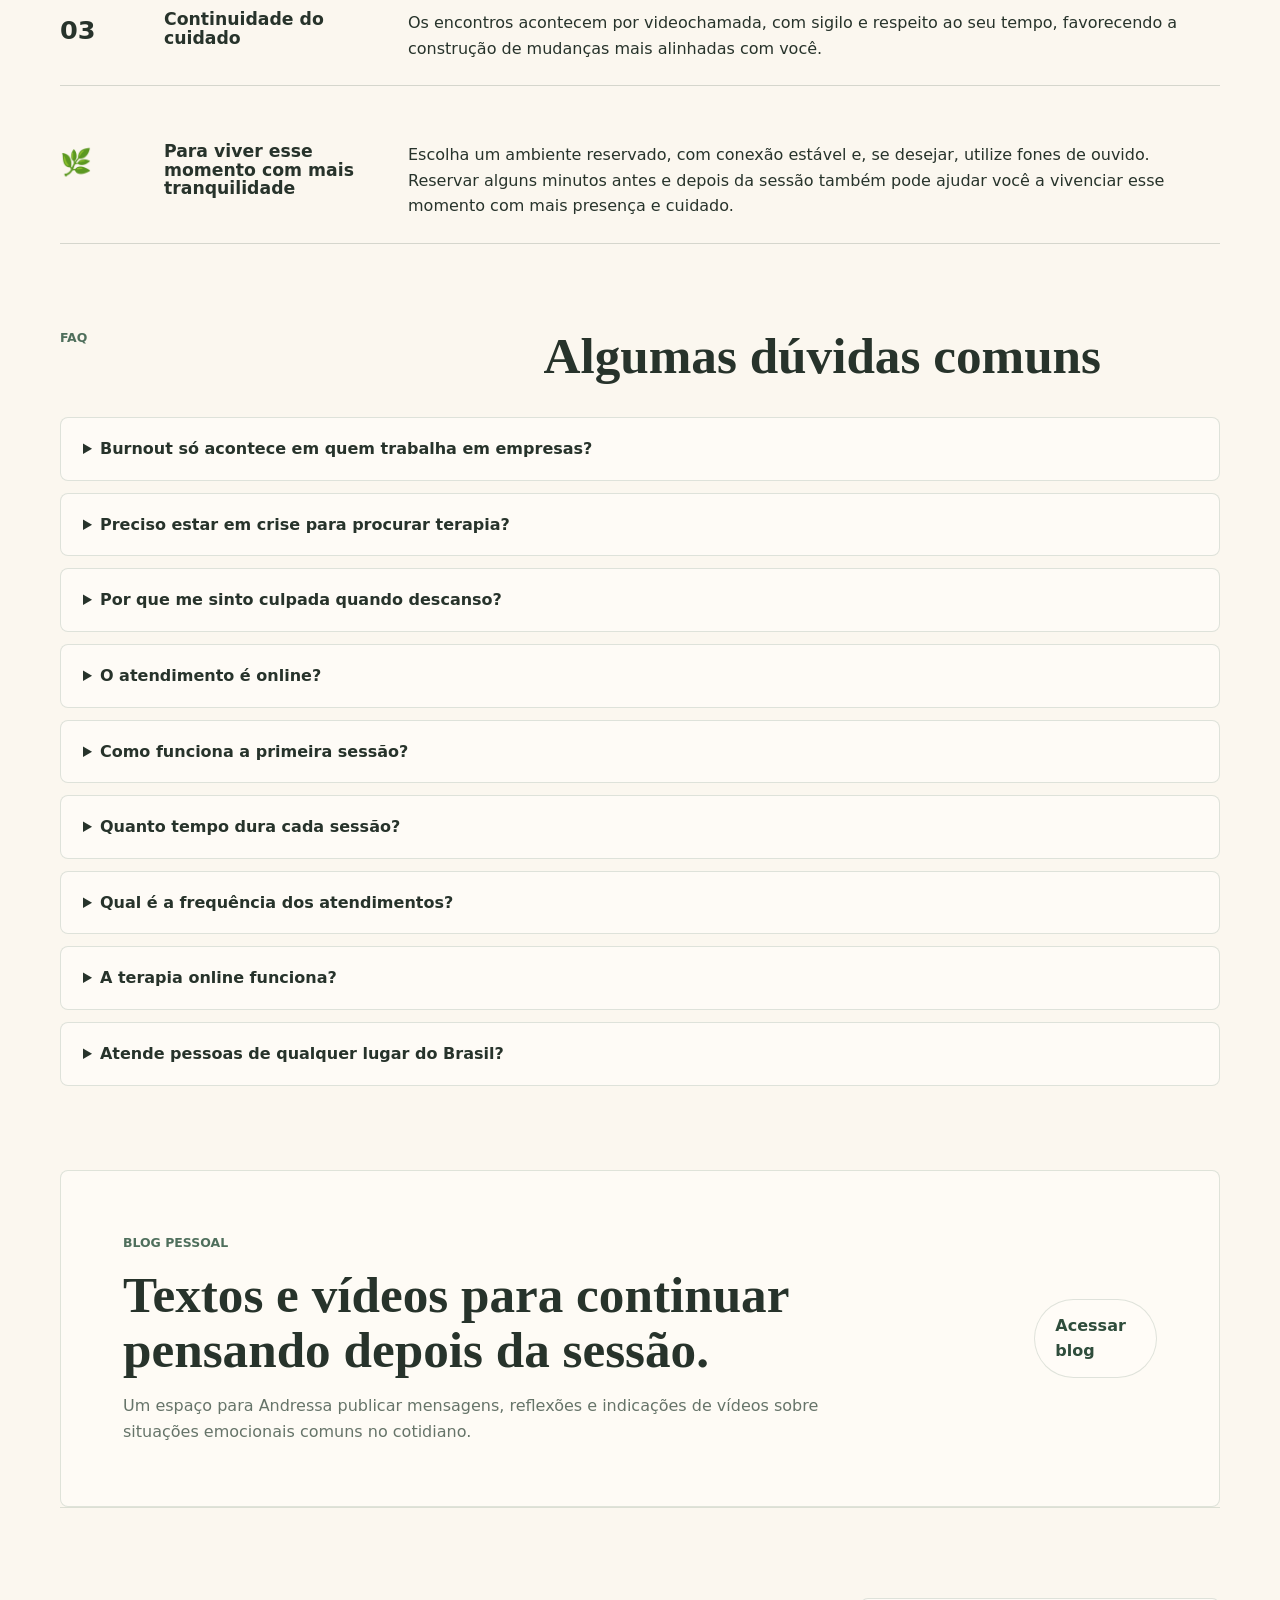
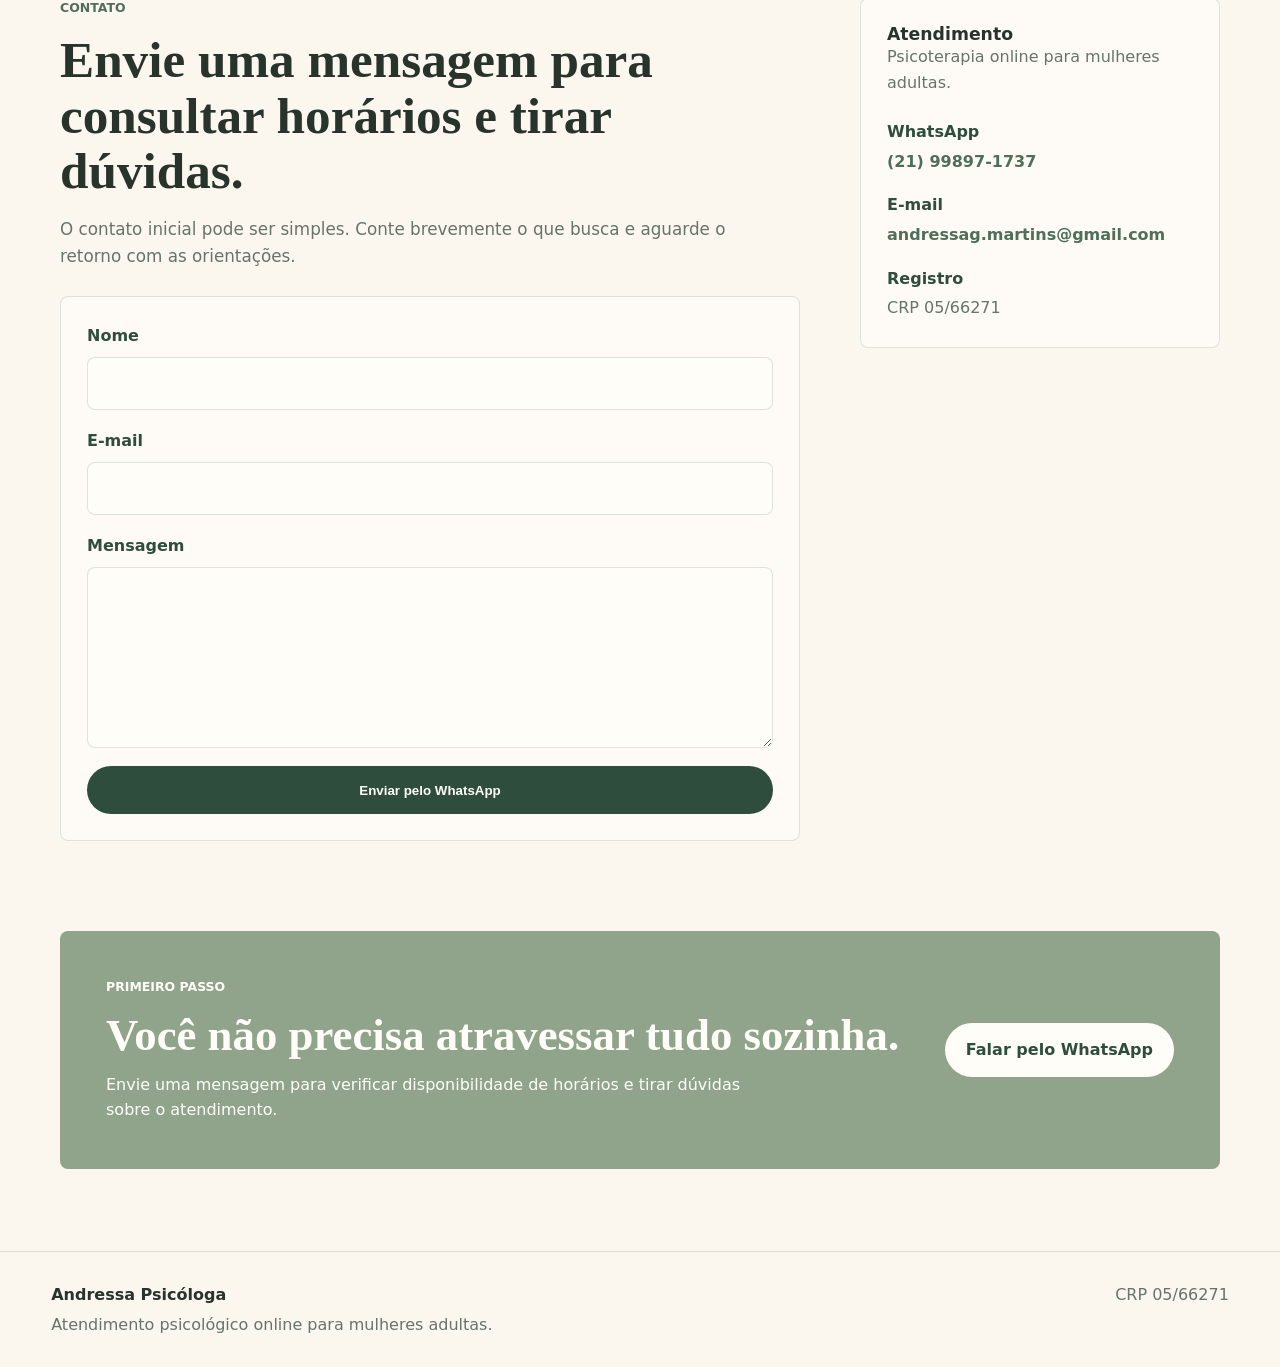
==== commit b7a53002: "Melhora responsividade para dispositivos móveis" ====
--- a/index.html
+++ b/index.html
@@ -24,7 +24,7 @@
       <nav class="site-nav" aria-label="Navegação principal">
         <a class="active" href="#inicio">Início</a>
         <a href="#sobre">Sobre</a>
-        <a href="#psicoterapia">Psicoterapia</a>
+        <a href="#processo">Psicoterapia</a>
         <a href="#online">Online</a>
         <a href="#contato">Contato</a>
         <a href="blog.html">Blog</a>
@@ -73,13 +73,11 @@
         </div>
       </section>
 
-           <section class="section online-layout" id="online">
+      <section class="section online-layout" id="online">
         <div class="prose">
           <p class="eyebrow">Burnout não acontece apenas no emprego</p>
-          <p>Quando falamos em burnout, muitas pessoas imaginam apenas ambientes corporativos. Mas o esgotamento pode surgir em qualquer contexto onde exista responsabilidade constante, cobrança e pouca possibilidade de descanso.
-<p>
-          <p>Mulheres frequentemente acumulam jornadas visíveis e invisíveis: trabalho, estudos, maternidade, cuidado de familiares, gestão da casa e suporte emocional para outras pessoas.
-</p>
+          <p>Quando falamos em burnout, muitas pessoas imaginam apenas ambientes corporativos. Mas o esgotamento pode surgir em qualquer contexto onde exista responsabilidade constante, cobrança e pouca possibilidade de descanso.</p>
+          <p>Mulheres frequentemente acumulam jornadas visíveis e invisíveis: trabalho, estudos, maternidade, cuidado de familiares, gestão da casa e suporte emocional para outras pessoas.</p>
           <p>Quando o cuidado se torna uma obrigação contínua sem espaço para recuperação, o corpo e a mente podem responder através do esgotamento.</p>
         </div>
       </section>
--- a/styles.css
+++ b/styles.css
@@ -647,6 +647,40 @@
   font-size: 0.9rem;
 }
 
+.process-list.clean {
+  display: grid;
+  gap: 2rem;
+}
+
+.process-item {
+  display: grid;
+  grid-template-columns: 80px 220px 1fr;
+  gap: 1.5rem;
+  padding: 1.5rem 0;
+  border-bottom: 1px solid rgba(43, 64, 52, 0.18);
+}
+
+.process-item span {
+  font-size: 1.6rem;
+  font-weight: 700;
+}
+
+.process-item h3 {
+  margin: 0;
+}
+
+.process-item p {
+  margin: 0;
+}
+
+.about-media img {
+  width: 100%;
+  max-height: 620px;
+  object-fit: cover;
+  border-radius: var(--radius);
+  box-shadow: var(--shadow);
+}
+
 .floating-whatsapp {
   position: fixed;
   right: 18px;
@@ -664,9 +698,38 @@
   box-shadow: 0 14px 32px rgba(47, 77, 60, 0.25);
 }
 
-@media (max-width: 920px) {
+@media (max-width: 768px) {
+  html {
+    scroll-padding-top: 74px;
+  }
+
+  body {
+    font-size: 15px;
+  }
+
   .site-header {
-    grid-template-columns: auto auto;
+    grid-template-columns: 1fr auto;
+    gap: 12px;
+    padding: 12px 16px;
+  }
+
+  .brand {
+    min-width: 0;
+  }
+
+  .brand-mark {
+    width: 38px;
+    height: 38px;
+    font-size: 1.16rem;
+    flex: 0 0 auto;
+  }
+
+  .brand strong {
+    font-size: 1rem;
+  }
+
+  .brand small {
+    font-size: 0.72rem;
   }
 
   .nav-toggle {
@@ -688,50 +751,284 @@
   }
 
   .site-header.nav-open .site-nav a {
-    padding: 13px 0;
+    padding: 12px 0;
     border-top: 1px solid var(--line);
+    color: var(--moss);
+    font-size: 0.95rem;
   }
 
   .hero,
+  .section,
+  .page-hero,
+  .intro-band,
   .split-section,
+  .values-section,
+  .process-section,
+  .timeline,
+  .faq-section,
+  .online-layout,
+  .contact-layout,
+  .blog-preview,
+  .blog-tools,
+  .blog-grid,
+  .cta-band {
+    width: min(100% - 32px, var(--max));
+  }
+
+  .section {
+    scroll-margin-top: 78px;
+  }
+
+  .hero {
+    grid-template-columns: 1fr;
+    min-height: auto;
+    gap: 26px;
+    padding: 34px 0 42px;
+  }
+
+  .hero-copy {
+    max-width: none;
+  }
+
+  h1 {
+    font-size: 2.35rem;
+    line-height: 1.06;
+  }
+
+  h2,
+  .page-hero h1 {
+    font-size: 2rem;
+    line-height: 1.12;
+  }
+
+  h3 {
+    font-size: 1rem;
+  }
+
+  .eyebrow {
+    margin-bottom: 10px;
+    font-size: 0.72rem;
+  }
+
+  .hero-text,
+  .page-hero p,
+  .prose,
+  .contact-intro {
+    font-size: 0.98rem;
+  }
+
+  .hero-text,
+  .page-hero p {
+    margin-top: 18px;
+  }
+
+  .hero-actions {
+    flex-direction: column;
+    gap: 10px;
+    margin-top: 24px;
+  }
+
+  .button,
+  .hero-actions .button,
+  .cta-band .button,
+  .blog-preview .button,
+  .contact-form .button {
+    width: 100%;
+  }
+
+  .button {
+    min-height: 46px;
+    padding: 12px 16px;
+    font-size: 0.94rem;
+    text-align: center;
+  }
+
+  .hero-media,
+  .hero-media img {
+    min-height: 0;
+  }
+
+  .hero-media img {
+    width: 100%;
+    height: clamp(300px, 78vw, 460px);
+    object-fit: cover;
+    object-position: center top;
+  }
+
+  .intro-band,
+  .split-section,
+  .faq-section,
+  .online-layout,
+  .contact-layout {
+    padding: 42px 0;
+  }
+
   .section-heading,
+  .split-section,
   .online-layout,
   .contact-layout {
     grid-template-columns: 1fr;
-  }
-
-  .hero {
-    min-height: auto;
-  }
-
-  .hero-copy {
-    max-width: 760px;
-  }
-
-  .hero-media {
-    min-height: auto;
+    gap: 22px;
+  }
+
+  .section-heading {
+    margin-bottom: 24px;
   }
 
   .signal-grid,
   .values-section,
   .blog-grid {
     grid-template-columns: 1fr;
+    gap: 12px;
+  }
+
+  .signal-grid article,
+  .values-section article,
+  .check-panel,
+  .contact-panel,
+  .contact-form,
+  .post-card,
+  details {
+    padding: 18px;
+  }
+
+  .values-section {
+    padding-bottom: 42px;
+  }
+
+  .about-media img {
+    max-height: none;
+    height: clamp(300px, 88vw, 520px);
+    object-position: center top;
+  }
+
+  .process-list.clean {
+    gap: 0;
+  }
+
+  .process-item {
+    grid-template-columns: 46px 1fr;
+    gap: 8px 14px;
+    padding: 18px 0;
+  }
+
+  .process-item span {
+    grid-row: span 2;
+    font-size: 1.28rem;
+    line-height: 1.1;
+  }
+
+  .process-item p {
+    color: var(--muted);
+  }
+
+  .timeline {
+    gap: 12px;
+    padding-top: 8px;
   }
 
   .timeline article {
-    grid-template-columns: 64px 1fr;
+    grid-template-columns: 46px 1fr;
+    gap: 8px 14px;
+    padding: 18px;
+  }
+
+  .timeline span {
+    grid-row: span 2;
+    font-size: 1.55rem;
   }
 
   .timeline p {
     grid-column: 2;
   }
 
-  .cta-band,
+  summary {
+    line-height: 1.35;
+  }
+
+  .check-panel ul,
+  .contact-panel dl {
+    margin-top: 14px;
+  }
+
+  .contact-form {
+    gap: 14px;
+    margin-top: 20px;
+  }
+
+  input,
+  textarea {
+    padding: 12px 13px;
+  }
+
   .blog-preview,
   .blog-tools,
+  .cta-band,
   .site-footer {
     align-items: flex-start;
     flex-direction: column;
+  }
+
+  .blog-preview {
+    padding: 24px;
+  }
+
+  .blog-tools {
+    padding-bottom: 18px;
+  }
+
+  .blog-tools h2 {
+    font-size: 2rem;
+  }
+
+  .blog-grid {
+    padding-bottom: 42px;
+  }
+
+  .post-card h3 {
+    font-size: 1.42rem;
+  }
+
+  .post-actions {
+    padding-top: 18px;
+  }
+
+  .post-actions .button {
+    width: 100%;
+  }
+
+  .page-hero {
+    padding: 42px 0 28px;
+  }
+
+  .page-hero.compact {
+    margin-inline: auto;
+  }
+
+  .cta-band {
+    gap: 22px;
+    margin-bottom: 42px;
+    padding: 24px;
+  }
+
+  .cta-band h2 {
+    font-size: 1.85rem;
+  }
+
+  .cta-band .button.primary {
+    min-width: 0;
+  }
+
+  .site-footer {
+    padding: 24px 16px 86px;
+    font-size: 0.92rem;
+  }
+
+  .floating-whatsapp {
+    right: 14px;
+    bottom: 14px;
+    width: 52px;
+    height: 52px;
   }
 }
 
@@ -755,57 +1052,40 @@
   }
 
   h1 {
-    font-size: clamp(2.32rem, 13vw, 3.5rem);
-  }
-
-  .hero-actions,
-  .button {
-    width: 100%;
+    font-size: 2.05rem;
+  }
+
+  h2,
+  .page-hero h1 {
+    font-size: 1.72rem;
+  }
+
+  .hero {
+    padding-top: 28px;
   }
 
   .hero-media img {
-    min-height: 300px;
-  }
-
-  .page-hero.compact {
-    margin-inline: auto;
+    height: clamp(280px, 92vw, 420px);
+  }
+
+  .process-item {
+    grid-template-columns: 1fr;
+    gap: 8px;
+  }
+
+  .process-item span {
+    grid-row: auto;
   }
 
   .timeline article {
     grid-template-columns: 1fr;
   }
 
+  .timeline span {
+    grid-row: auto;
+  }
+
   .timeline p {
     grid-column: auto;
   }
-
-  .floating-whatsapp {
-    width: 54px;
-    height: 54px;
-  }
-}
-.process-list.clean {
-  display: grid;
-  gap: 2rem;
-}
-
-.process-item {
-  display: grid;
-  grid-template-columns: 80px 220px 1fr;
-  gap: 1.5rem;
-  padding: 1.5rem 0;
-  border-bottom: 1px solid rgba(43, 64, 52, 0.18);
-}
-
-.process-item span {
-  font-size: 1.6rem;
-  font-weight: 700;
-}
-
-.process-item h3 {
-  margin: 0;
-}
-
-.process-item p {
-  margin: 0;
-}+}
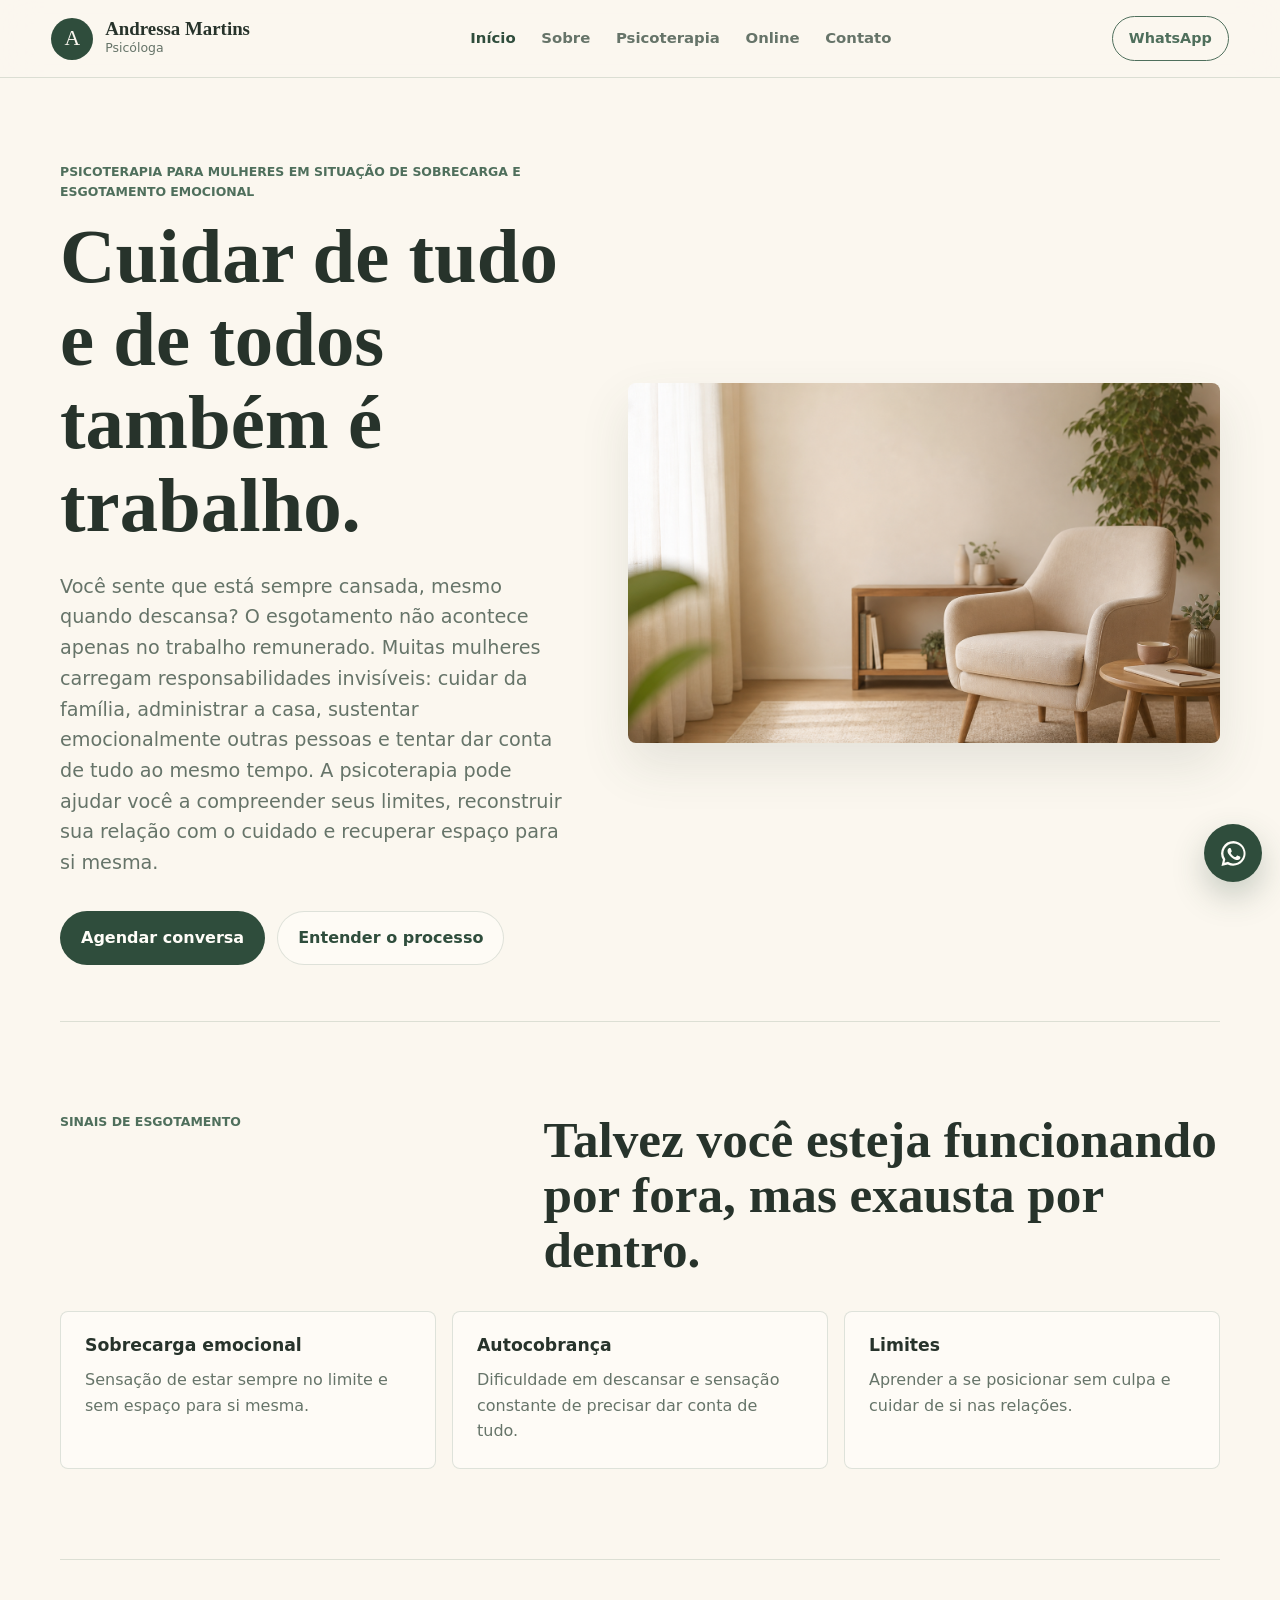
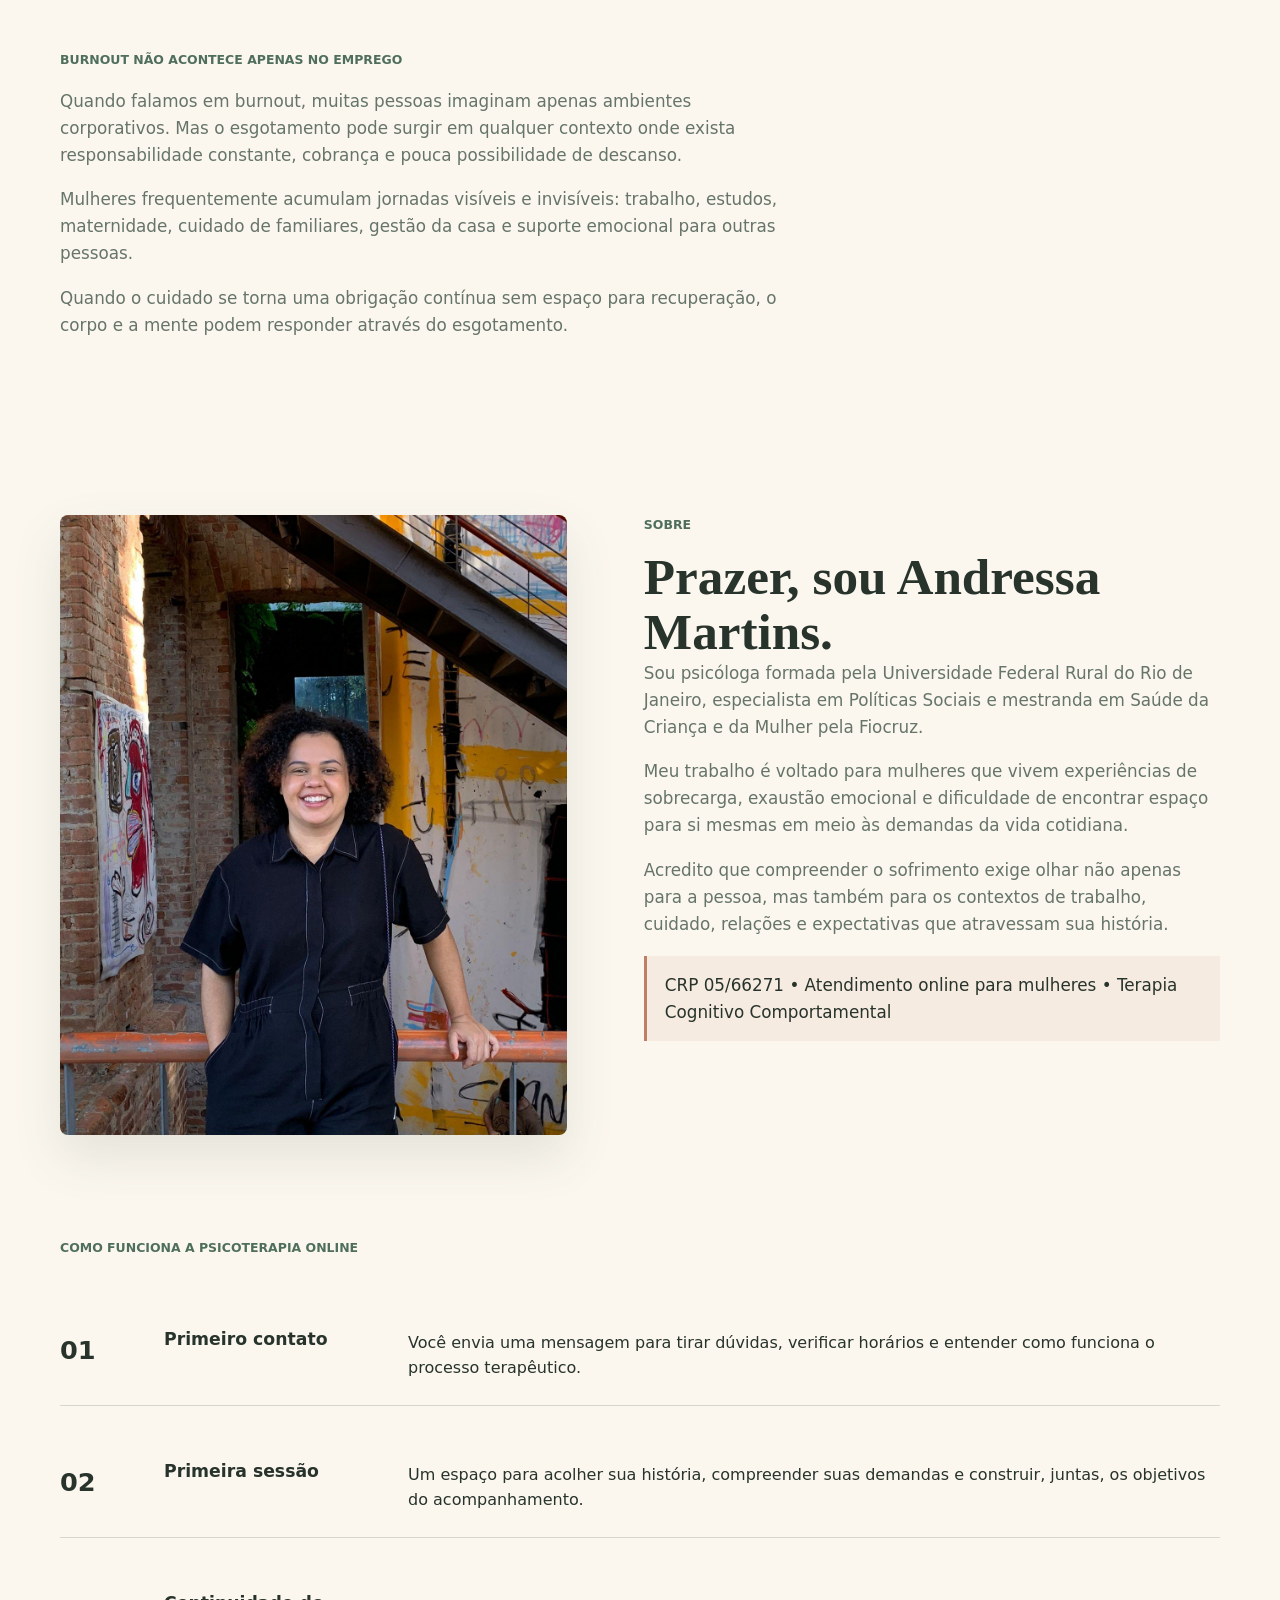
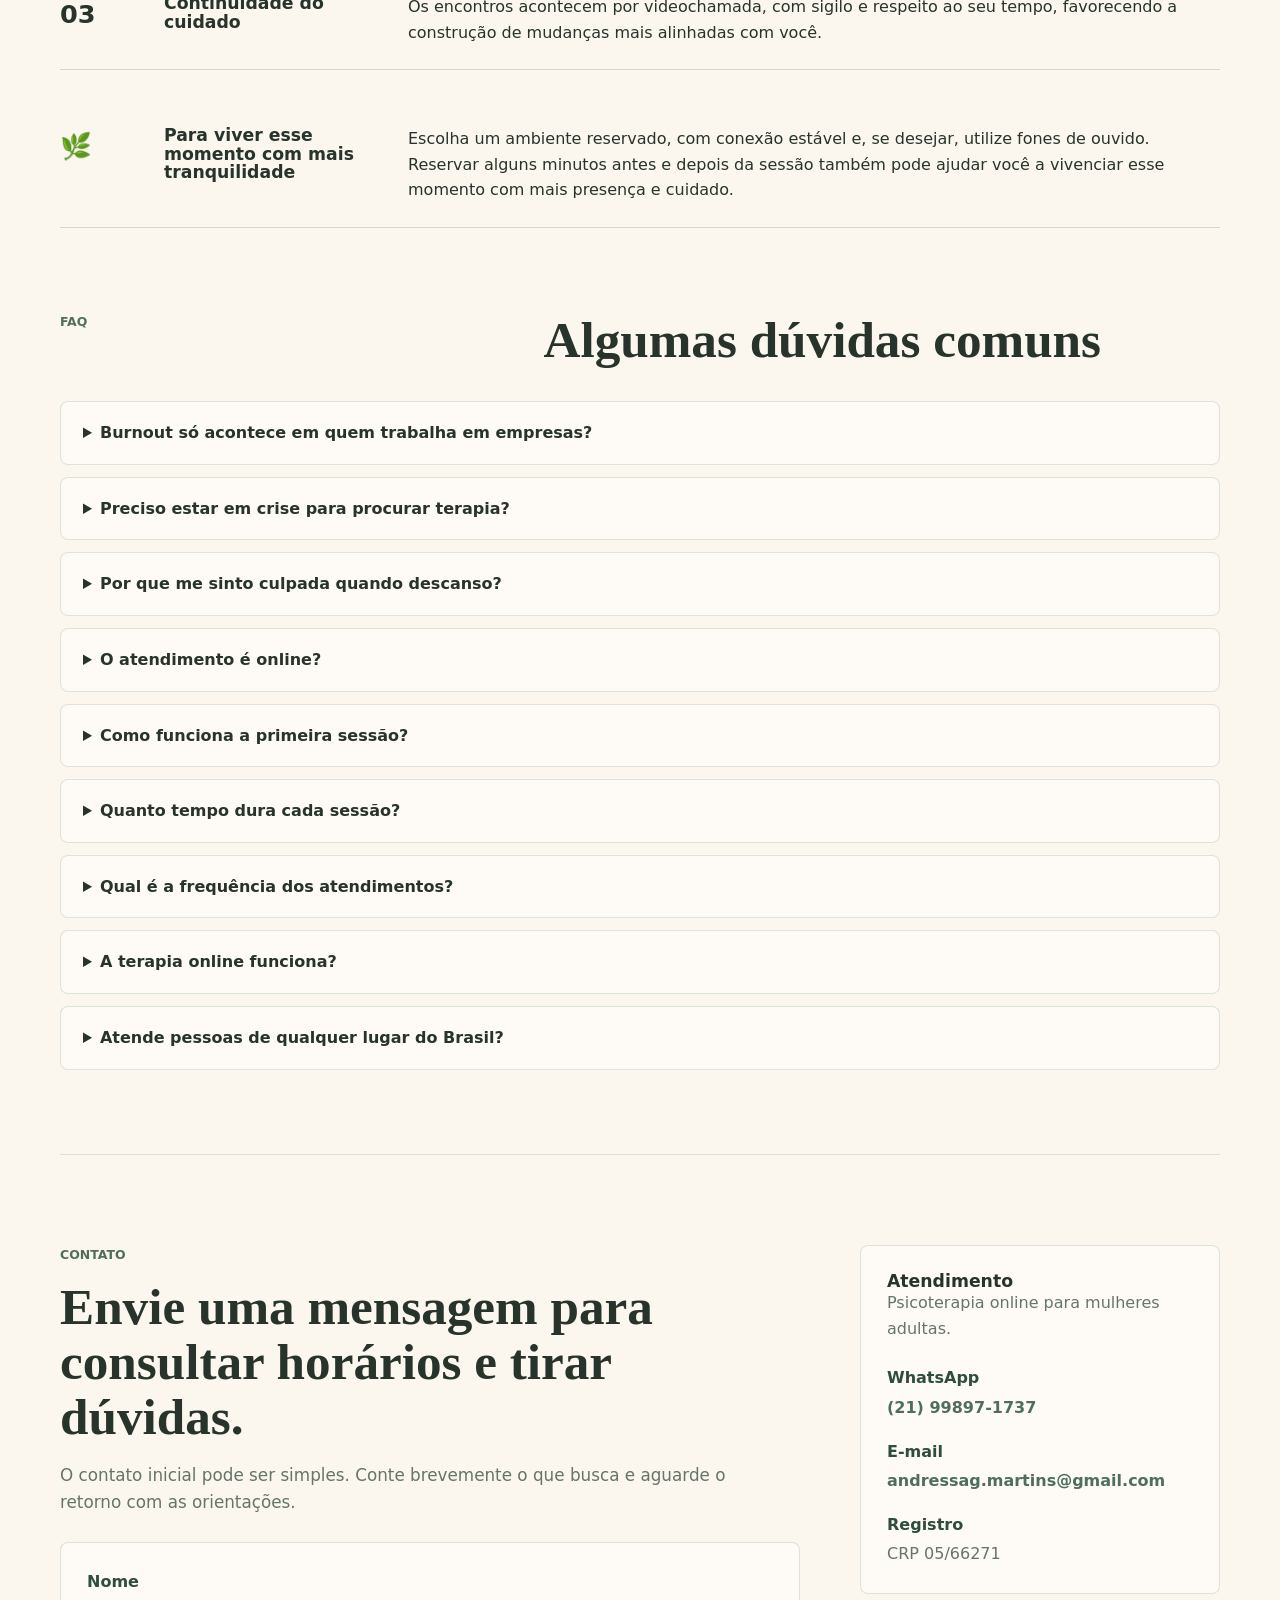
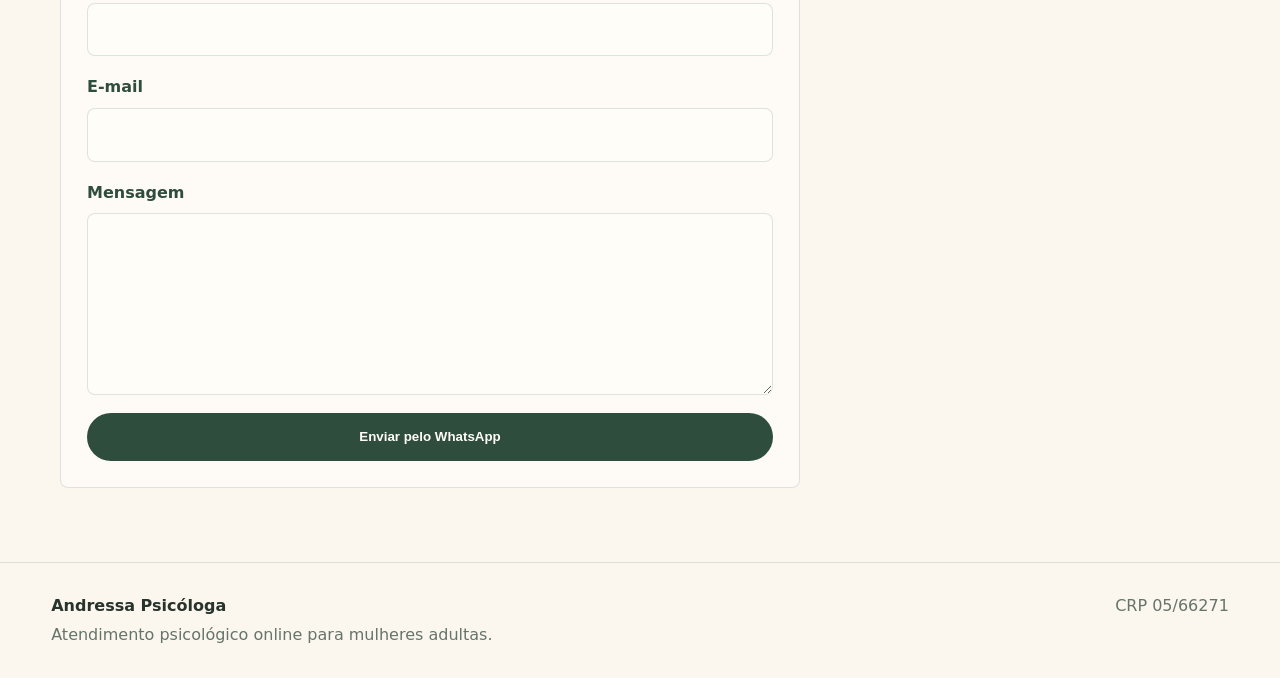
==== commit 6a18677c: "Deixando o site clean e tirando a foto do Hero principal" ====
--- a/index.html
+++ b/index.html
@@ -27,7 +27,6 @@
         <a href="#processo">Psicoterapia</a>
         <a href="#online">Online</a>
         <a href="#contato">Contato</a>
-        <a href="blog.html">Blog</a>
       </nav>
       <a class="header-action whatsapp-link" href="#" target="_blank" rel="noreferrer">WhatsApp</a>
     </header>
@@ -48,7 +47,7 @@
           </div>
         </div>
         <div class="hero-media">
-          <img src="assets/uploads/Foto.jpg" alt="Andressa Gomes Martins, psicóloga">
+          <img src="assets/hero-psicoterapia-andressa.png" alt="Consultório acolhedor com poltrona clara, plantas e luz natural">
         </div>
       </section>
 
@@ -211,15 +210,6 @@
 </p>
 </details>
         </div>
-      </section>
-
-      <section class="section blog-preview" id="blog">
-        <div>
-          <p class="eyebrow">Blog pessoal</p>
-          <h2>Textos e vídeos para continuar pensando depois da sessão.</h2>
-          <p>Um espaço para Andressa publicar mensagens, reflexões e indicações de vídeos sobre situações emocionais comuns no cotidiano.</p>
-        </div>
-        <a class="button secondary" href="blog.html">Acessar blog</a>
       </section>
 
       <section class="section contact-layout" id="contato">
@@ -264,14 +254,6 @@
         </aside>
       </section>
 
-      <section class="cta-band">
-        <div>
-          <p class="eyebrow">Primeiro passo</p>
-          <h2>Você não precisa atravessar tudo sozinha.</h2>
-          <p>Envie uma mensagem para verificar disponibilidade de horários e tirar dúvidas sobre o atendimento.</p>
-        </div>
-        <a class="button primary whatsapp-link" href="#" target="_blank" rel="noreferrer">Falar pelo WhatsApp</a>
-      </section>
     </main>
 
     <footer class="site-footer">
@@ -282,7 +264,11 @@
       <p>CRP 05/66271</p>
     </footer>
 
-    <a class="floating-whatsapp whatsapp-link" href="#" target="_blank" rel="noreferrer" aria-label="Falar com Andressa pelo WhatsApp">WA</a>
+    <a class="floating-whatsapp whatsapp-link" href="#" target="_blank" rel="noreferrer" aria-label="Falar com Andressa pelo WhatsApp">
+      <svg viewBox="0 0 32 32" aria-hidden="true" focusable="false">
+        <path d="M16.02 3.2A12.74 12.74 0 0 0 5.1 22.5L3.6 28.8l6.45-1.46A12.73 12.73 0 1 0 16.02 3.2Zm0 2.35a10.38 10.38 0 1 1-5.3 19.31l-.37-.22-3.64.82.85-3.55-.24-.38A10.38 10.38 0 0 1 16.02 5.55Zm-4.18 4.83c-.22 0-.57.08-.87.41-.3.33-1.14 1.12-1.14 2.73 0 1.6 1.17 3.15 1.33 3.37.16.22 2.26 3.62 5.58 4.93 2.76 1.09 3.32.87 3.92.82.6-.06 1.94-.8 2.21-1.56.27-.76.27-1.42.19-1.56-.08-.14-.3-.22-.63-.38-.33-.16-1.94-.96-2.24-1.07-.3-.11-.52-.16-.74.16-.22.33-.85 1.07-1.04 1.29-.19.22-.38.25-.71.08-.33-.16-1.39-.51-2.65-1.64-.98-.87-1.64-1.95-1.83-2.28-.19-.33-.02-.51.14-.67.15-.14.33-.38.49-.57.16-.19.22-.33.33-.55.11-.22.05-.41-.03-.57-.08-.16-.74-1.78-1.01-2.43-.27-.64-.54-.55-.74-.56l-.63-.01Z"/>
+      </svg>
+    </a>
     <script src="script.js"></script>
   </body>
 </html>
--- a/styles.css
+++ b/styles.css
@@ -150,11 +150,7 @@
 .timeline,
 .faq-section,
 .online-layout,
-.contact-layout,
-.blog-preview,
-.blog-tools,
-.blog-grid,
-.cta-band {
+.contact-layout {
   width: min(var(--max), calc(100% - 36px));
   margin-inline: auto;
 }
@@ -345,39 +341,6 @@
   border-bottom: 2px solid currentColor;
 }
 
-.cta-band {
-  display: flex;
-  align-items: center;
-  justify-content: space-between;
-  gap: 28px;
-  margin-bottom: clamp(42px, 7vw, 82px);
-  padding: clamp(28px, 5vw, 46px);
-  border-radius: var(--radius);
-  background: var(--sage);
-  color: var(--surface);
-}
-
-.cta-band h2,
-.cta-band .eyebrow,
-.cta-band p {
-  color: var(--surface);
-}
-
-.cta-band h2 {
-  font-size: clamp(1.8rem, 4vw, 2.8rem);
-}
-
-.cta-band p:not(.eyebrow) {
-  max-width: 650px;
-  margin-top: 12px;
-}
-
-.cta-band .button.primary {
-  background: var(--surface);
-  color: var(--moss);
-  min-width: max-content;
-}
-
 .page-hero {
   padding: clamp(64px, 9vw, 112px) 0 clamp(34px, 6vw, 64px);
 }
@@ -456,7 +419,7 @@
   grid-template-columns: minmax(0, 1fr) 360px;
   gap: clamp(22px, 5vw, 60px);
   align-items: start;
-  padding: clamp(54px, 8vw, 90px) 0;
+  padding: clamp(54px, 8vw, 90px) 0 clamp(42px, 7vw, 74px);
   border-top: 1px solid var(--line);
 }
 
@@ -554,99 +517,6 @@
   margin-bottom: 4px;
 }
 
-.blog-preview {
-  display: flex;
-  align-items: center;
-  justify-content: space-between;
-  gap: 28px;
-  padding: clamp(38px, 6vw, 62px);
-  border: 1px solid var(--line);
-  border-radius: var(--radius);
-  background: rgba(255, 253, 248, 0.76);
-}
-
-.blog-preview p:not(.eyebrow) {
-  max-width: 720px;
-  margin-top: 16px;
-  color: var(--muted);
-}
-
-.blog-tools {
-  display: flex;
-  justify-content: space-between;
-  gap: 24px;
-  align-items: end;
-  padding-bottom: 24px;
-}
-
-.blog-tools h2 {
-  font-size: clamp(2rem, 4vw, 3rem);
-}
-
-.blog-tools p {
-  max-width: 620px;
-  margin-top: 12px;
-  color: var(--muted);
-}
-
-.blog-grid {
-  display: grid;
-  grid-template-columns: repeat(3, 1fr);
-  gap: 16px;
-  padding-bottom: clamp(54px, 8vw, 94px);
-}
-
-.post-card {
-  display: flex;
-  flex-direction: column;
-  min-height: 100%;
-  padding: 24px;
-  border: 1px solid var(--line);
-  border-radius: var(--radius);
-  background: rgba(255, 253, 248, 0.78);
-}
-
-.post-meta {
-  display: flex;
-  flex-wrap: wrap;
-  gap: 8px;
-  margin-bottom: 16px;
-  color: var(--sage-deep);
-  font-size: 0.82rem;
-  font-weight: 800;
-}
-
-.post-card h3 {
-  font-family: Georgia, "Times New Roman", serif;
-  font-size: 1.65rem;
-  line-height: 1.12;
-}
-
-.post-card p {
-  margin-top: 14px;
-  color: var(--muted);
-}
-
-.post-body {
-  margin-top: 18px;
-  padding-top: 18px;
-  border-top: 1px solid var(--line);
-}
-
-.post-actions {
-  display: flex;
-  flex-wrap: wrap;
-  gap: 12px;
-  margin-top: auto;
-  padding-top: 24px;
-}
-
-.post-actions .button {
-  min-height: 42px;
-  padding: 10px 14px;
-  font-size: 0.9rem;
-}
-
 .process-list.clean {
   display: grid;
   gap: 2rem;
@@ -696,6 +566,12 @@
   font-weight: 900;
   text-decoration: none;
   box-shadow: 0 14px 32px rgba(47, 77, 60, 0.25);
+}
+
+.floating-whatsapp svg {
+  width: 31px;
+  height: 31px;
+  fill: currentColor;
 }
 
 @media (max-width: 768px) {
@@ -767,11 +643,7 @@
   .timeline,
   .faq-section,
   .online-layout,
-  .contact-layout,
-  .blog-preview,
-  .blog-tools,
-  .blog-grid,
-  .cta-band {
+  .contact-layout {
     width: min(100% - 32px, var(--max));
   }
 
@@ -830,8 +702,6 @@
 
   .button,
   .hero-actions .button,
-  .cta-band .button,
-  .blog-preview .button,
   .contact-form .button {
     width: 100%;
   }
@@ -876,8 +746,7 @@
   }
 
   .signal-grid,
-  .values-section,
-  .blog-grid {
+  .values-section {
     grid-template-columns: 1fr;
     gap: 12px;
   }
@@ -887,7 +756,6 @@
   .check-panel,
   .contact-panel,
   .contact-form,
-  .post-card,
   details {
     padding: 18px;
   }
@@ -961,42 +829,11 @@
     padding: 12px 13px;
   }
 
-  .blog-preview,
-  .blog-tools,
-  .cta-band,
   .site-footer {
     align-items: flex-start;
     flex-direction: column;
   }
 
-  .blog-preview {
-    padding: 24px;
-  }
-
-  .blog-tools {
-    padding-bottom: 18px;
-  }
-
-  .blog-tools h2 {
-    font-size: 2rem;
-  }
-
-  .blog-grid {
-    padding-bottom: 42px;
-  }
-
-  .post-card h3 {
-    font-size: 1.42rem;
-  }
-
-  .post-actions {
-    padding-top: 18px;
-  }
-
-  .post-actions .button {
-    width: 100%;
-  }
-
   .page-hero {
     padding: 42px 0 28px;
   }
@@ -1005,22 +842,8 @@
     margin-inline: auto;
   }
 
-  .cta-band {
-    gap: 22px;
-    margin-bottom: 42px;
-    padding: 24px;
-  }
-
-  .cta-band h2 {
-    font-size: 1.85rem;
-  }
-
-  .cta-band .button.primary {
-    min-width: 0;
-  }
-
   .site-footer {
-    padding: 24px 16px 86px;
+    padding: 24px 16px 82px;
     font-size: 0.92rem;
   }
 
@@ -1043,11 +866,7 @@
   .timeline,
   .faq-section,
   .online-layout,
-  .contact-layout,
-  .blog-preview,
-  .blog-tools,
-  .blog-grid,
-  .cta-band {
+  .contact-layout {
     width: min(100% - 28px, var(--max));
   }
 
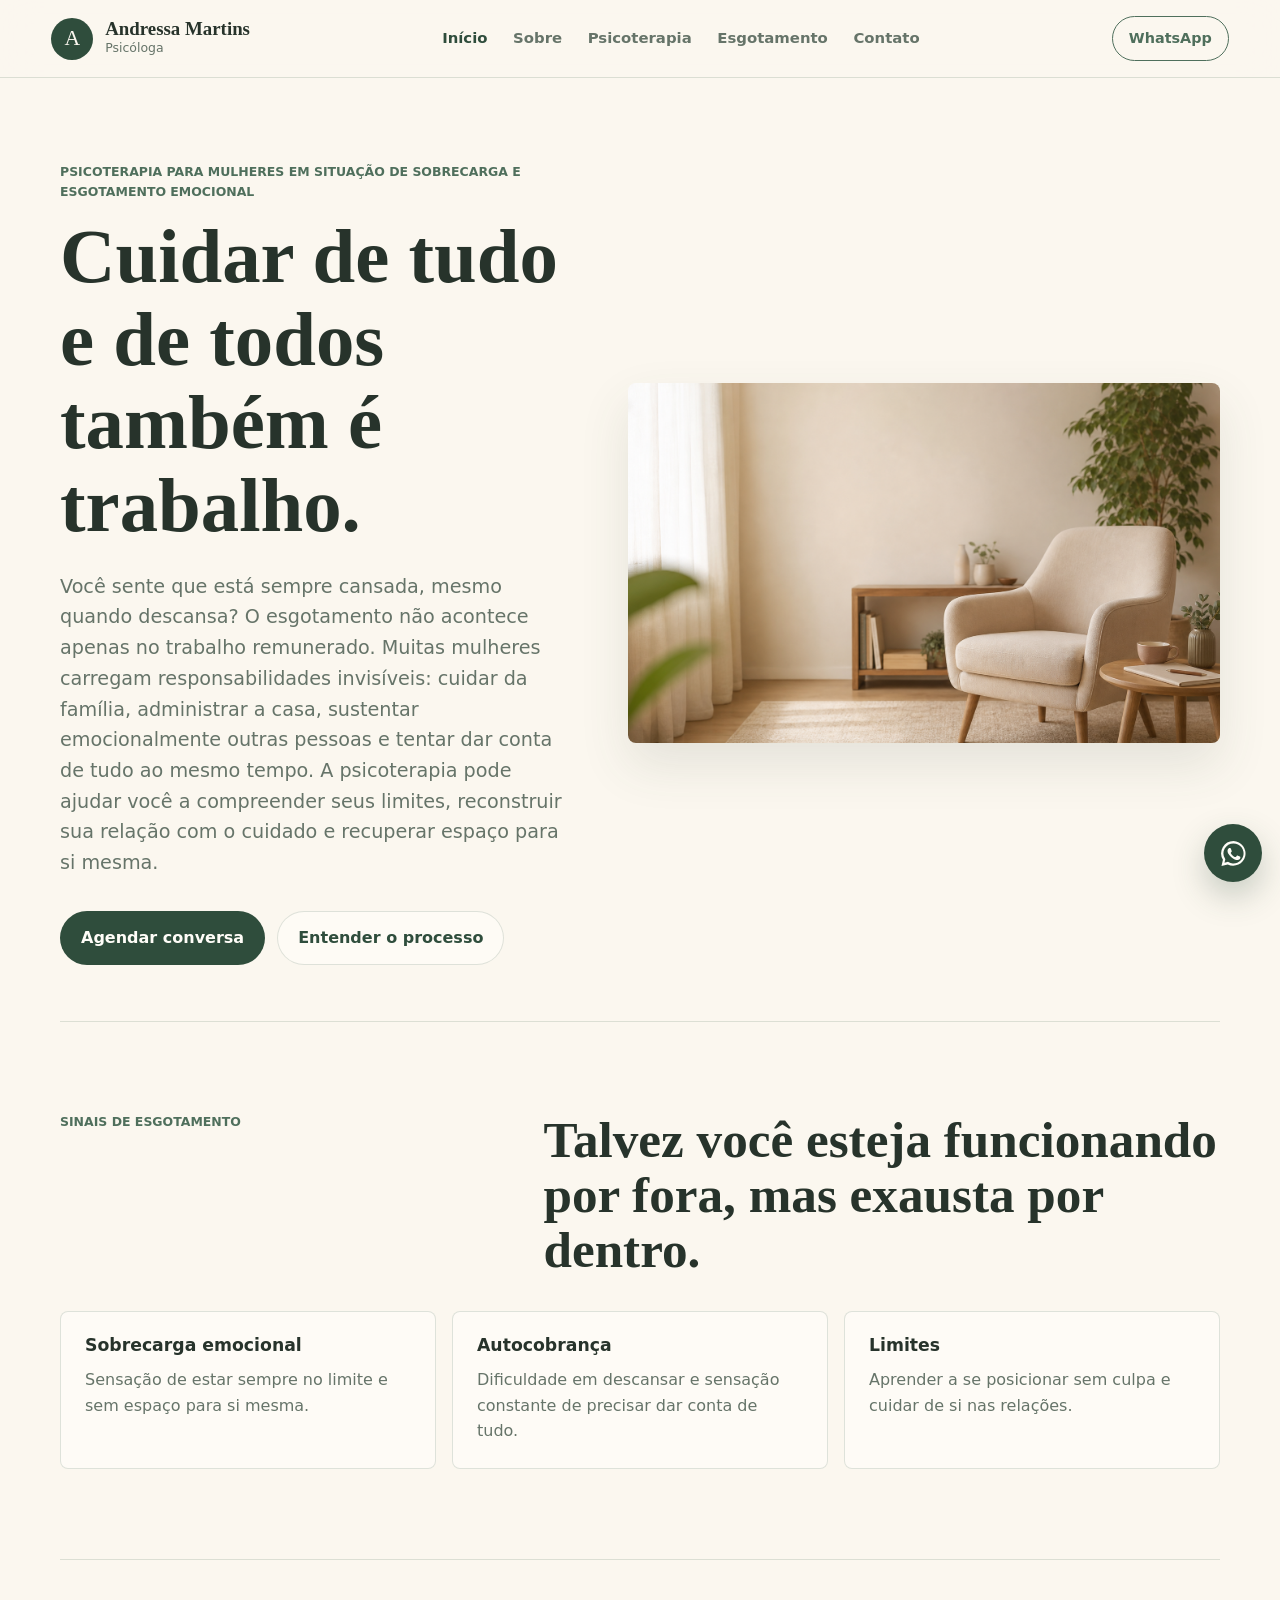
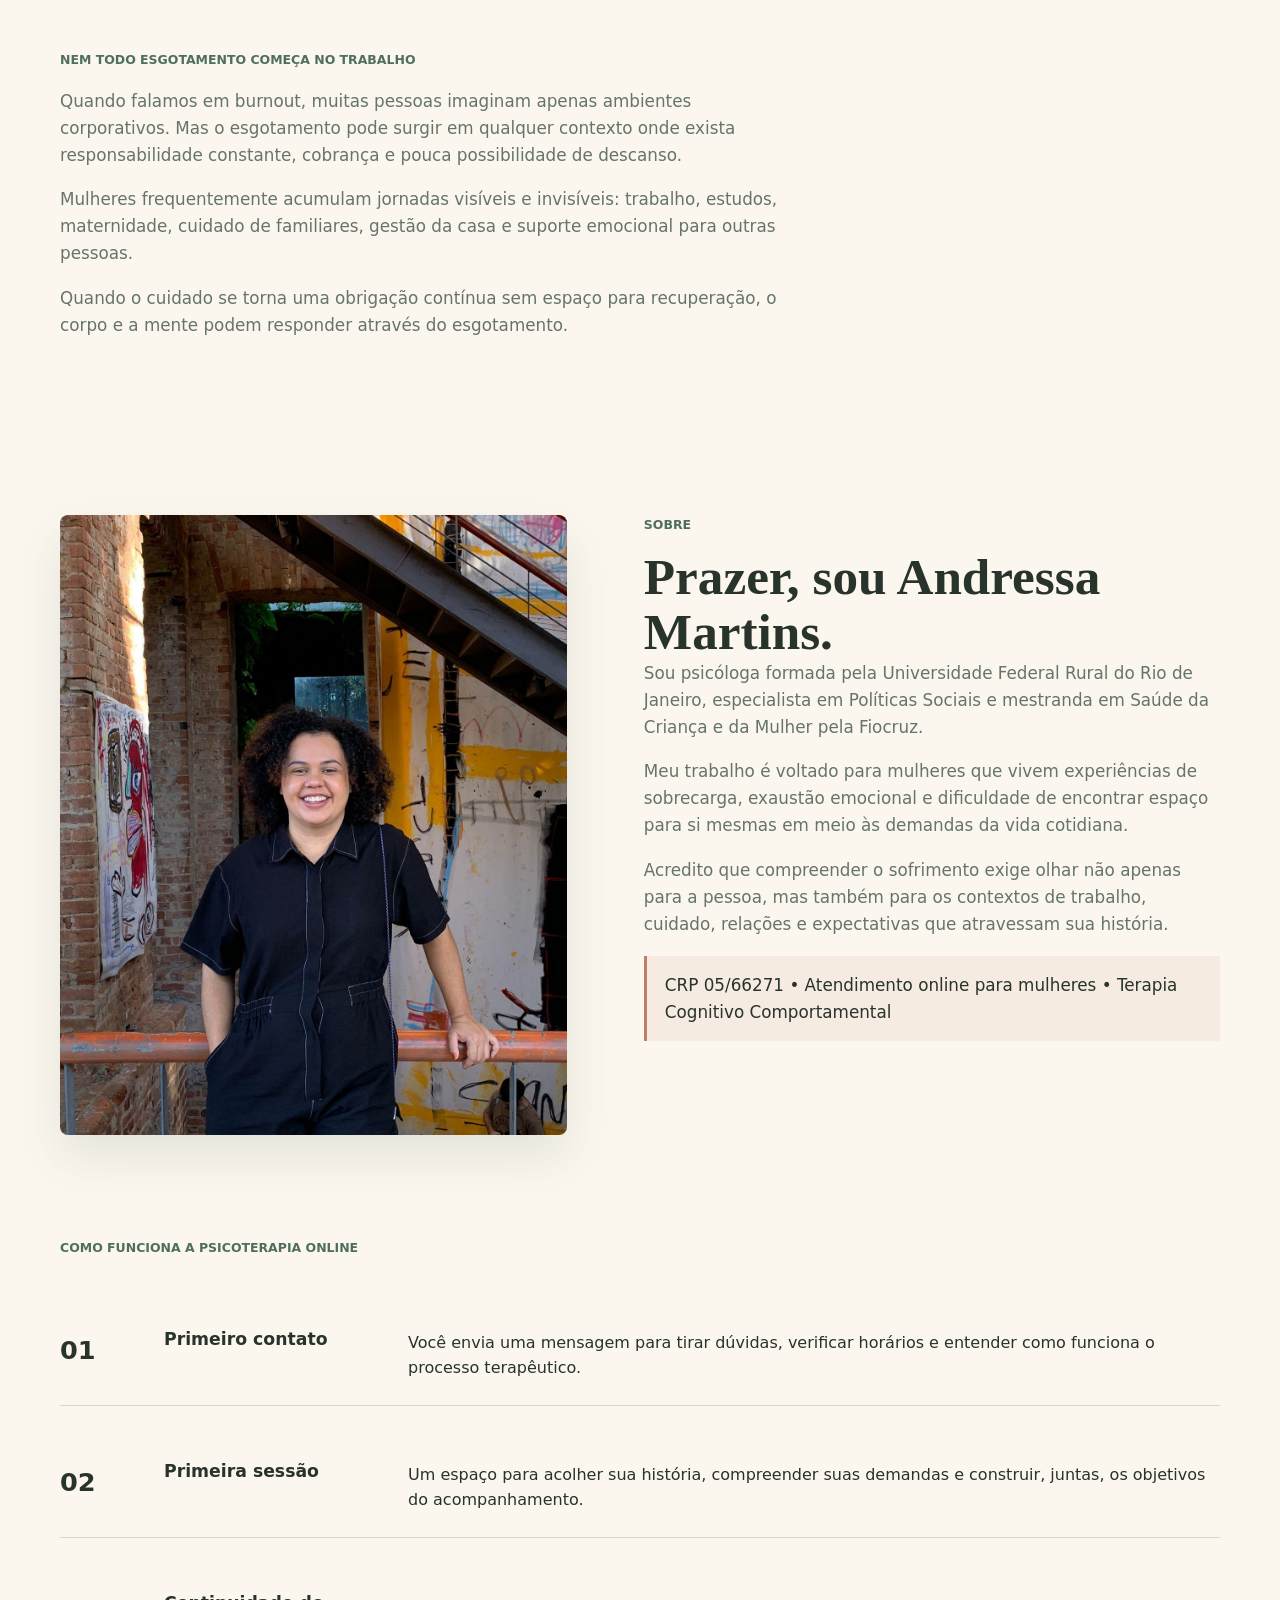
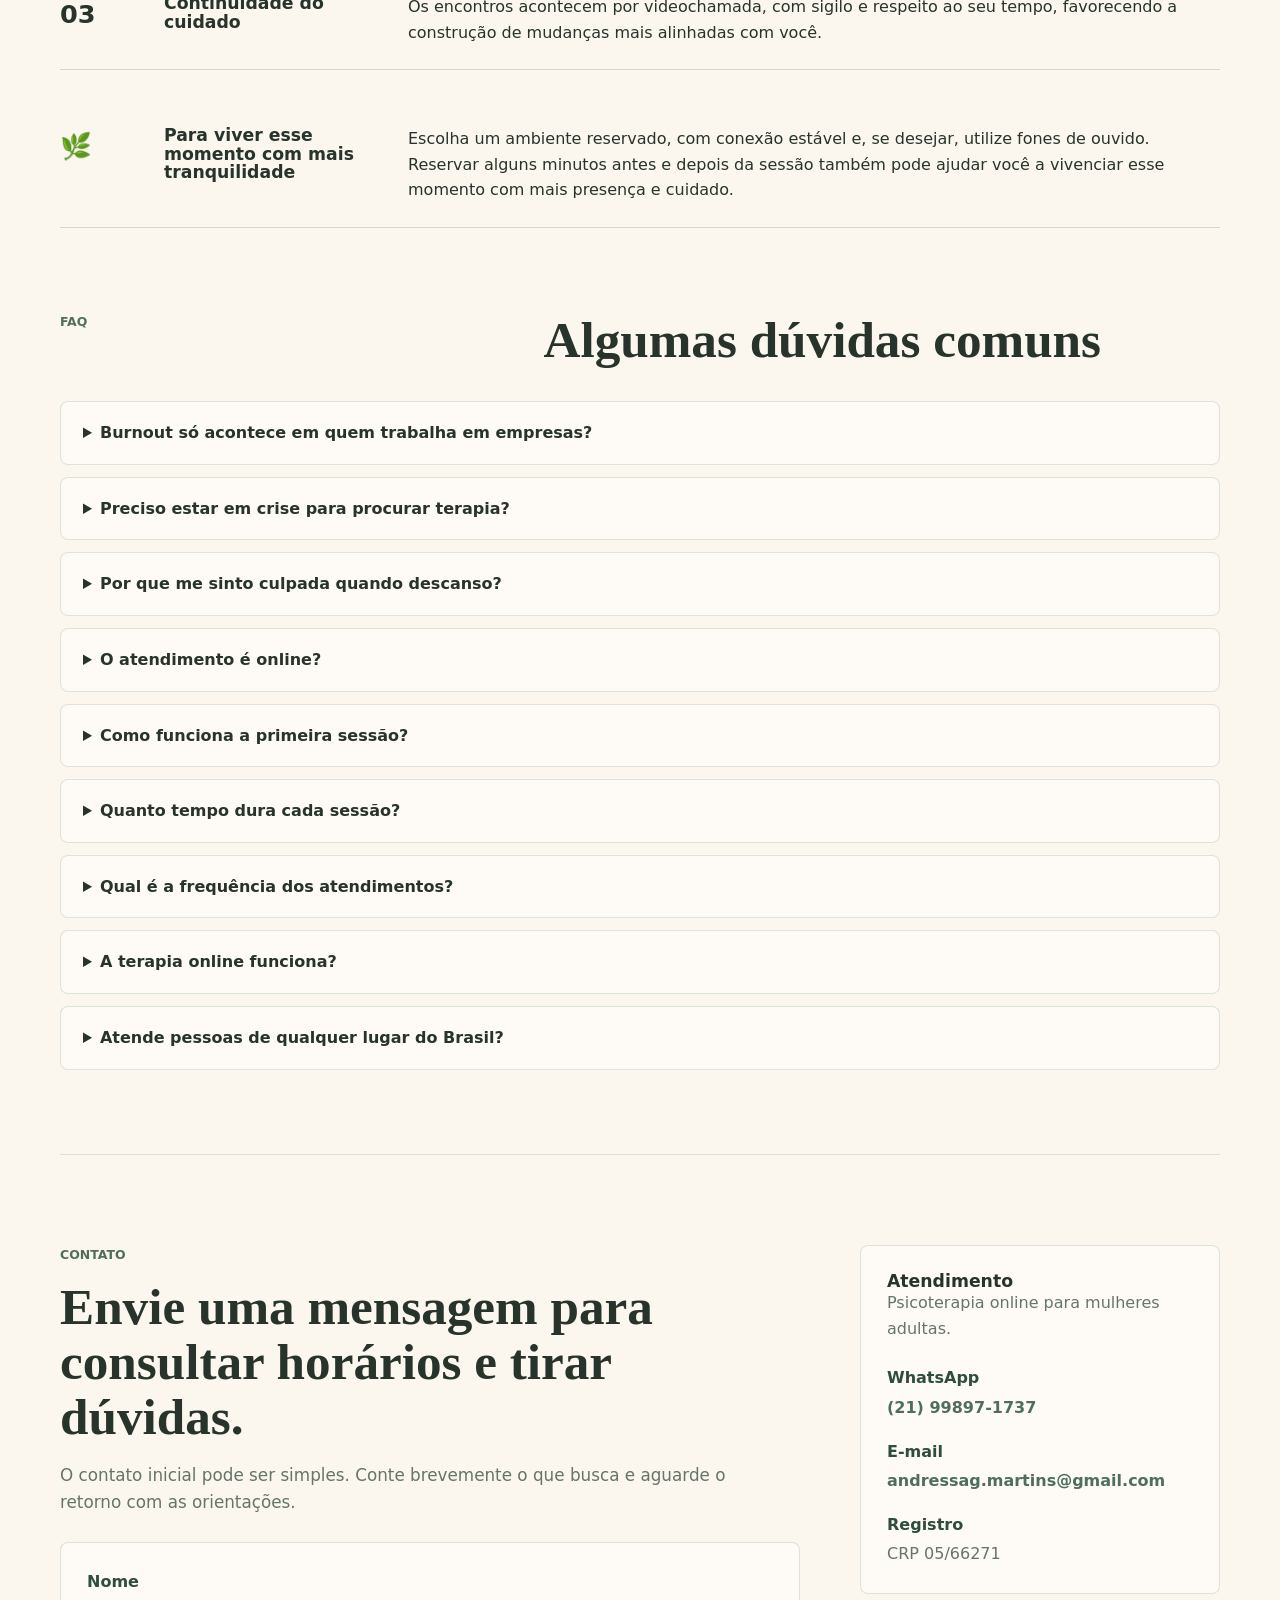
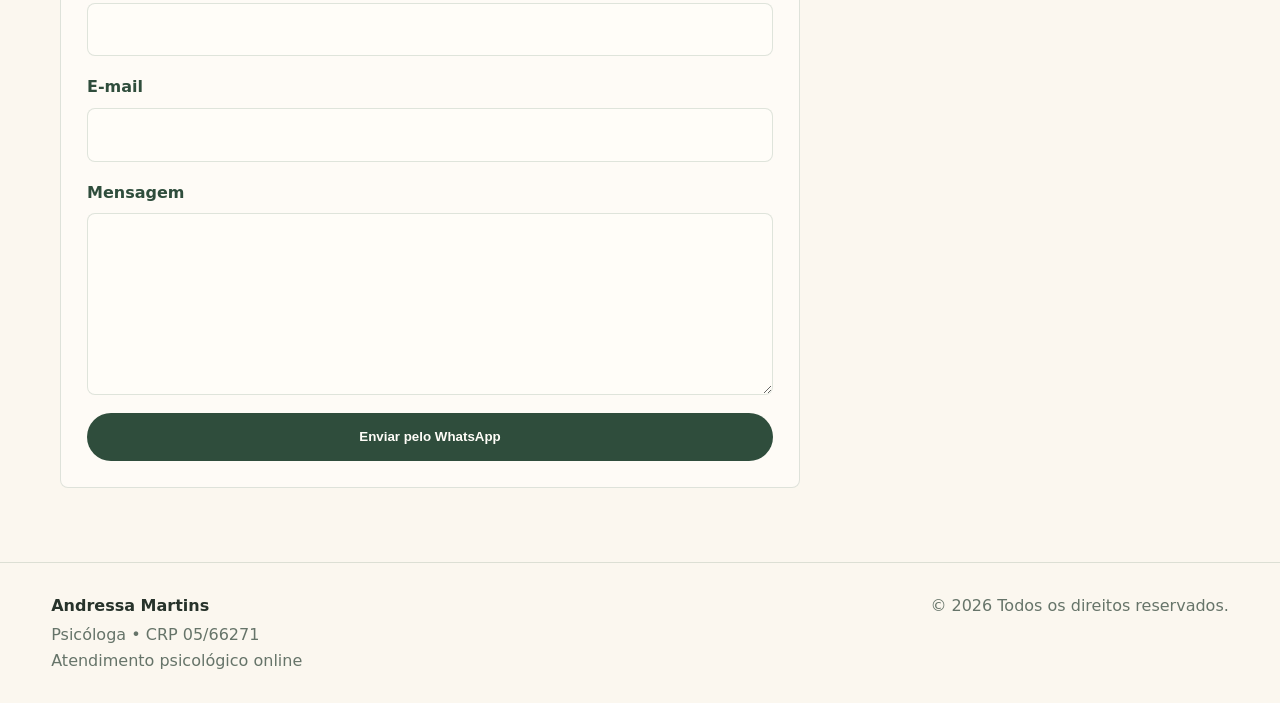
==== commit 3f0cb75f: "Melhorando os botões de inicio e o rodapé" ====
--- a/index.html
+++ b/index.html
@@ -25,7 +25,7 @@
         <a class="active" href="#inicio">Início</a>
         <a href="#sobre">Sobre</a>
         <a href="#processo">Psicoterapia</a>
-        <a href="#online">Online</a>
+        <a href="#online">Esgotamento</a>
         <a href="#contato">Contato</a>
       </nav>
       <a class="header-action whatsapp-link" href="#" target="_blank" rel="noreferrer">WhatsApp</a>
@@ -74,7 +74,7 @@
 
       <section class="section online-layout" id="online">
         <div class="prose">
-          <p class="eyebrow">Burnout não acontece apenas no emprego</p>
+          <p class="eyebrow">Nem todo esgotamento começa no trabalho</p>
           <p>Quando falamos em burnout, muitas pessoas imaginam apenas ambientes corporativos. Mas o esgotamento pode surgir em qualquer contexto onde exista responsabilidade constante, cobrança e pouca possibilidade de descanso.</p>
           <p>Mulheres frequentemente acumulam jornadas visíveis e invisíveis: trabalho, estudos, maternidade, cuidado de familiares, gestão da casa e suporte emocional para outras pessoas.</p>
           <p>Quando o cuidado se torna uma obrigação contínua sem espaço para recuperação, o corpo e a mente podem responder através do esgotamento.</p>
@@ -258,10 +258,11 @@
 
     <footer class="site-footer">
       <div>
-        <strong>Andressa Psicóloga</strong>
-        <p>Atendimento psicológico online para mulheres adultas.</p>
+        <strong>Andressa Martins</strong>
+        <p>Psicóloga • CRP 05/66271</p>
+        <p>Atendimento psicológico online</p>
       </div>
-      <p>CRP 05/66271</p>
+      <p>© 2026 Todos os direitos reservados.</p>
     </footer>
 
     <a class="floating-whatsapp whatsapp-link" href="#" target="_blank" rel="noreferrer" aria-label="Falar com Andressa pelo WhatsApp">
